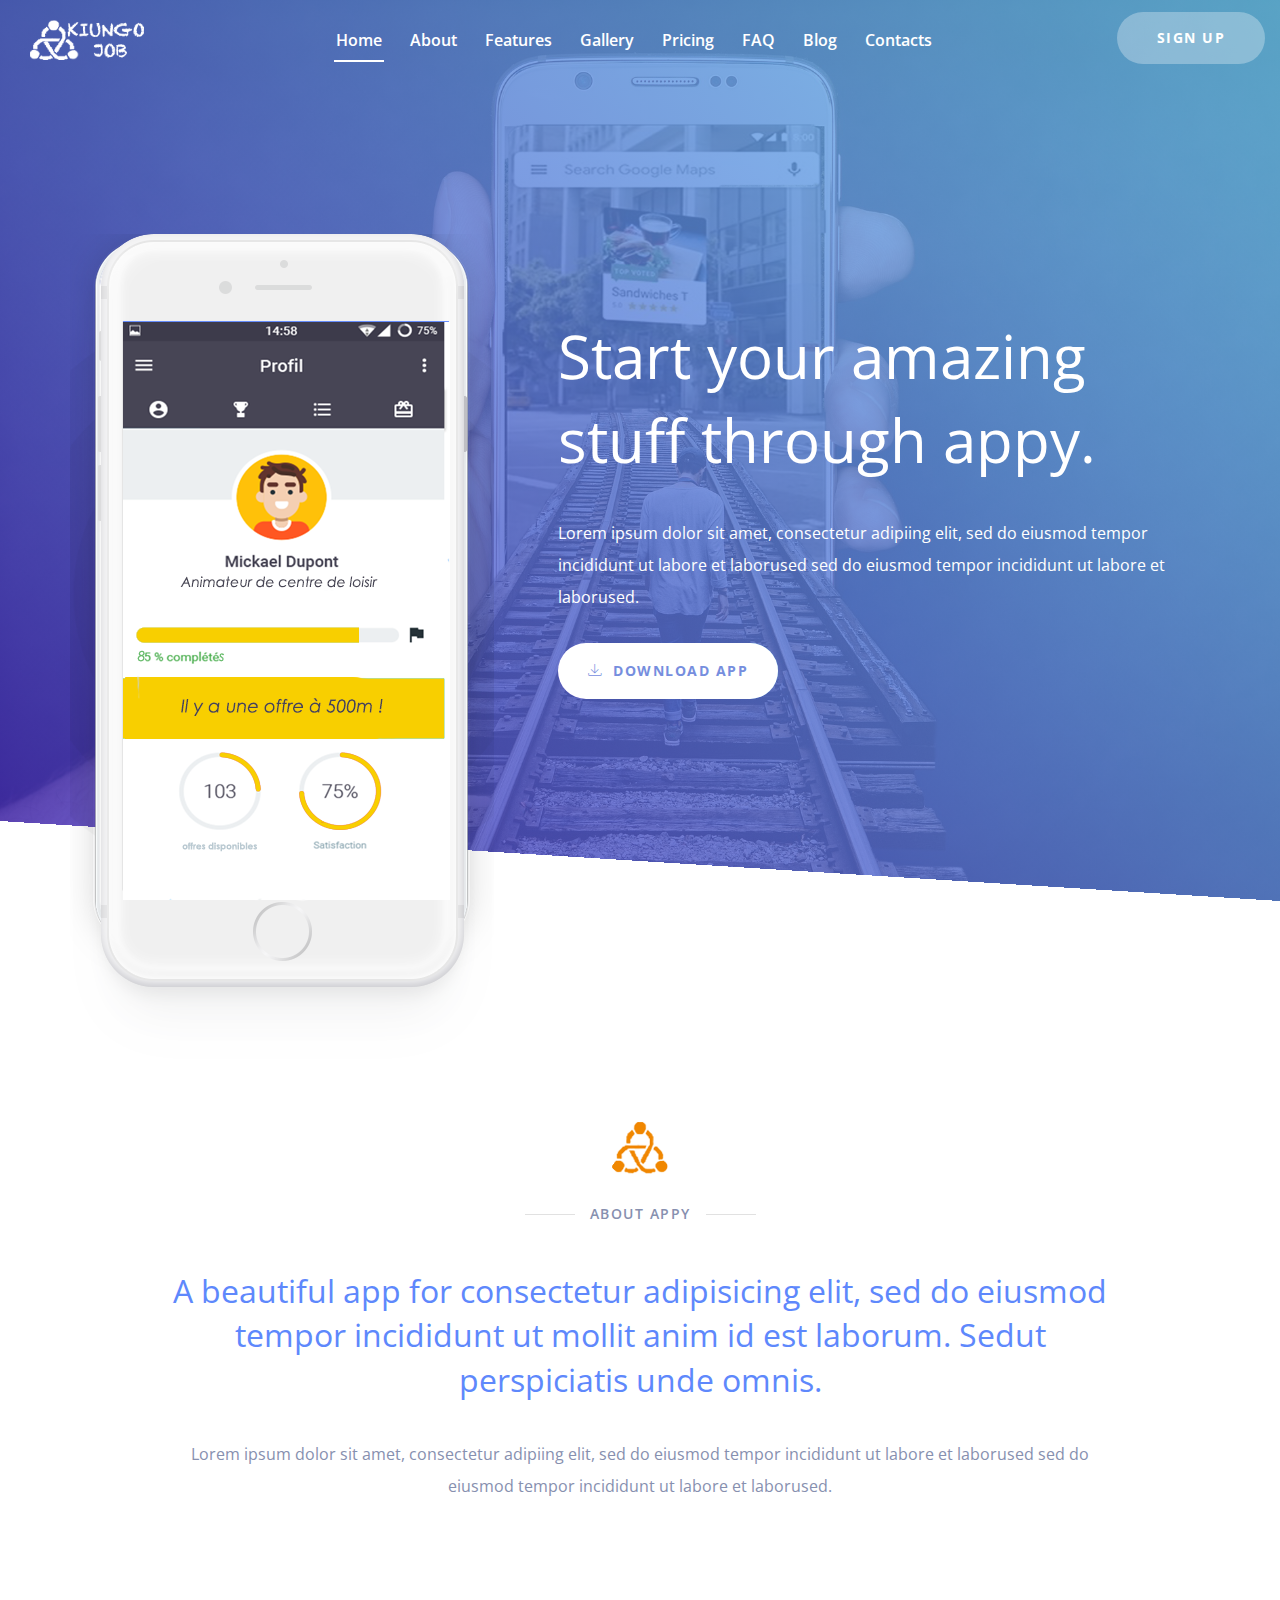
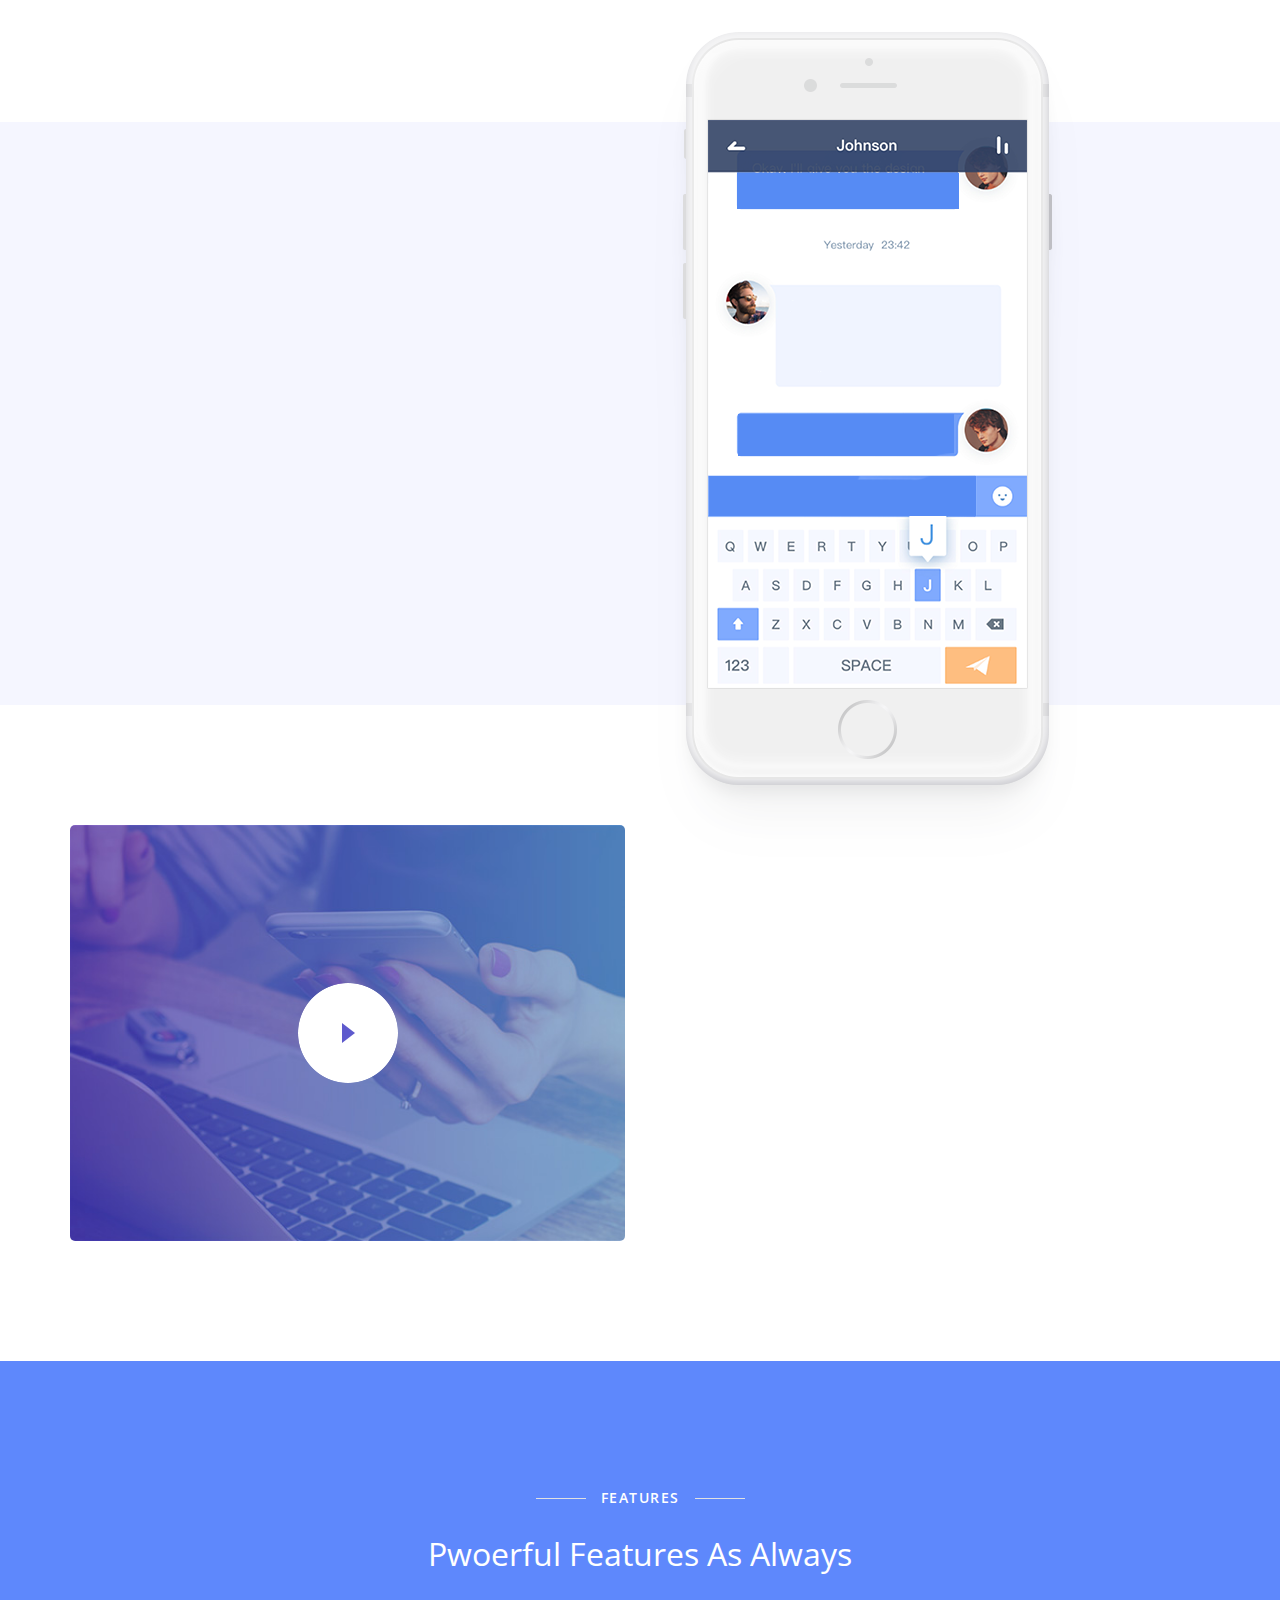
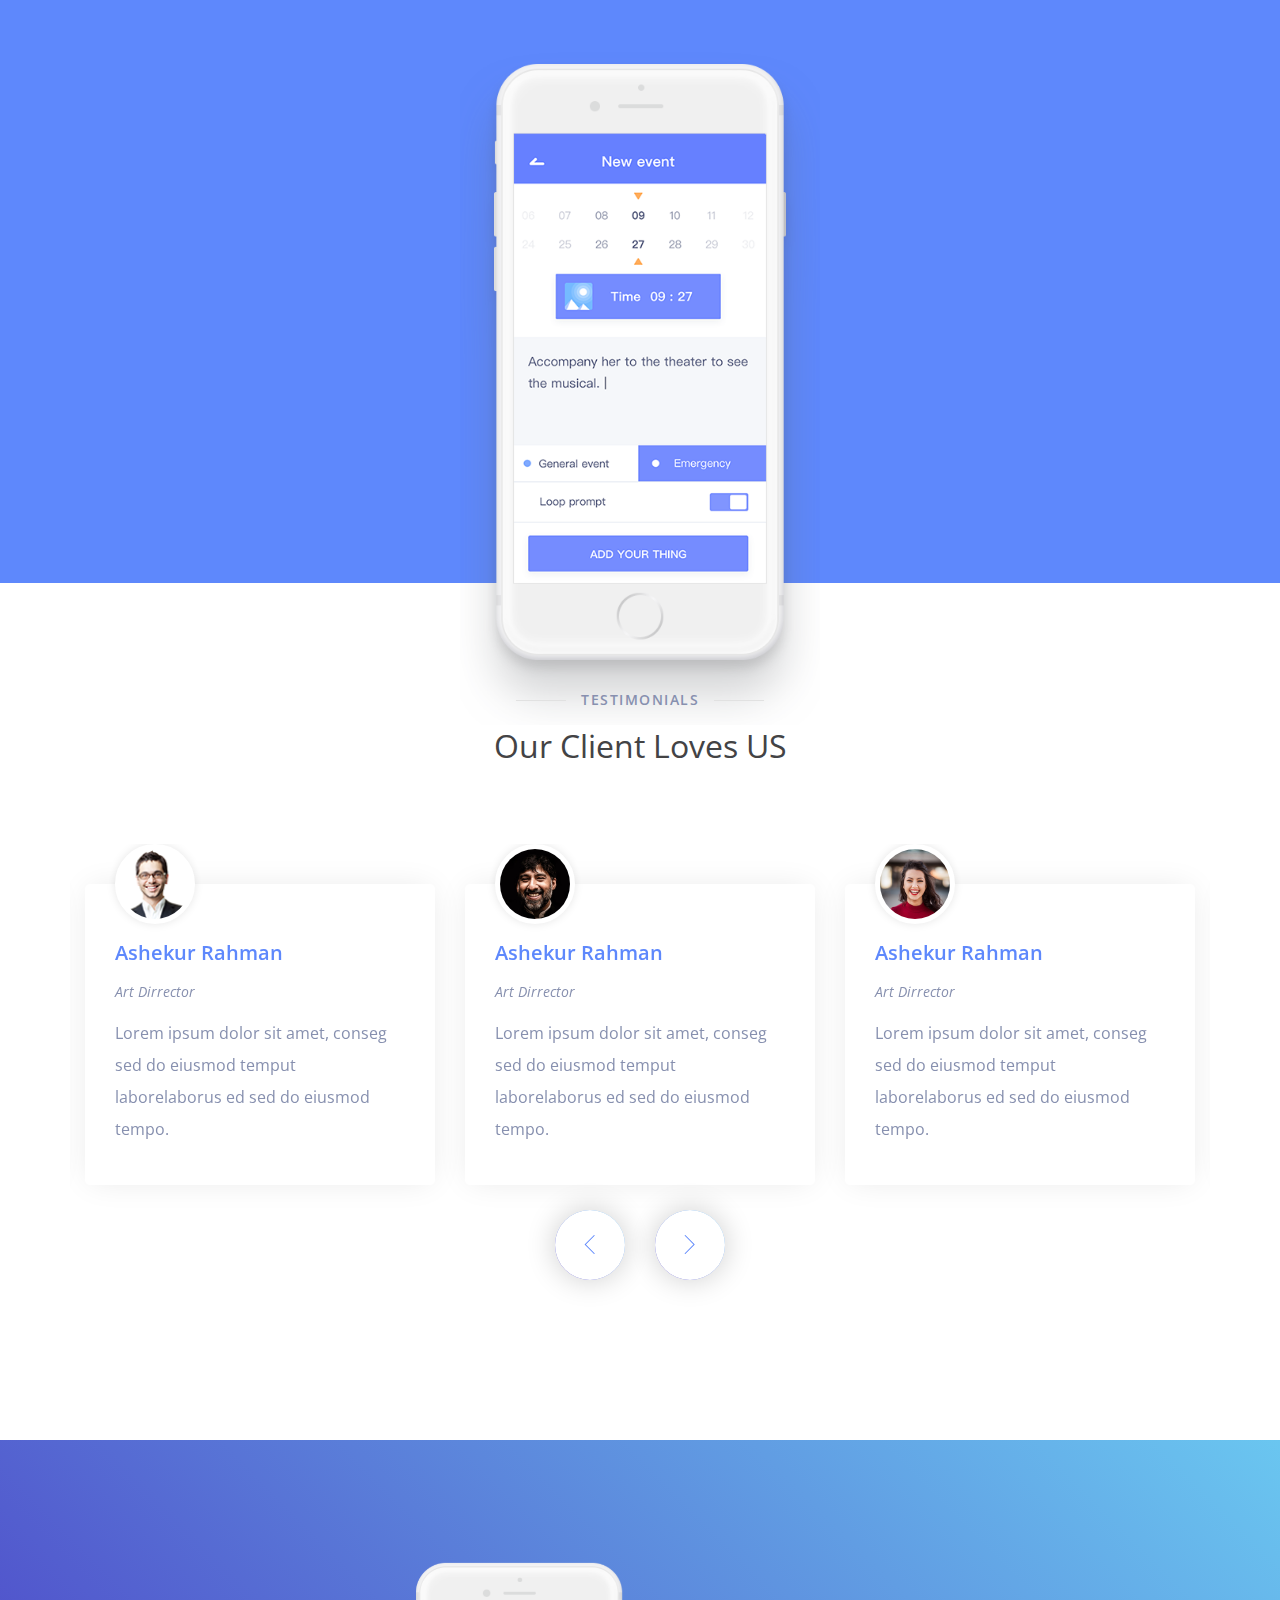
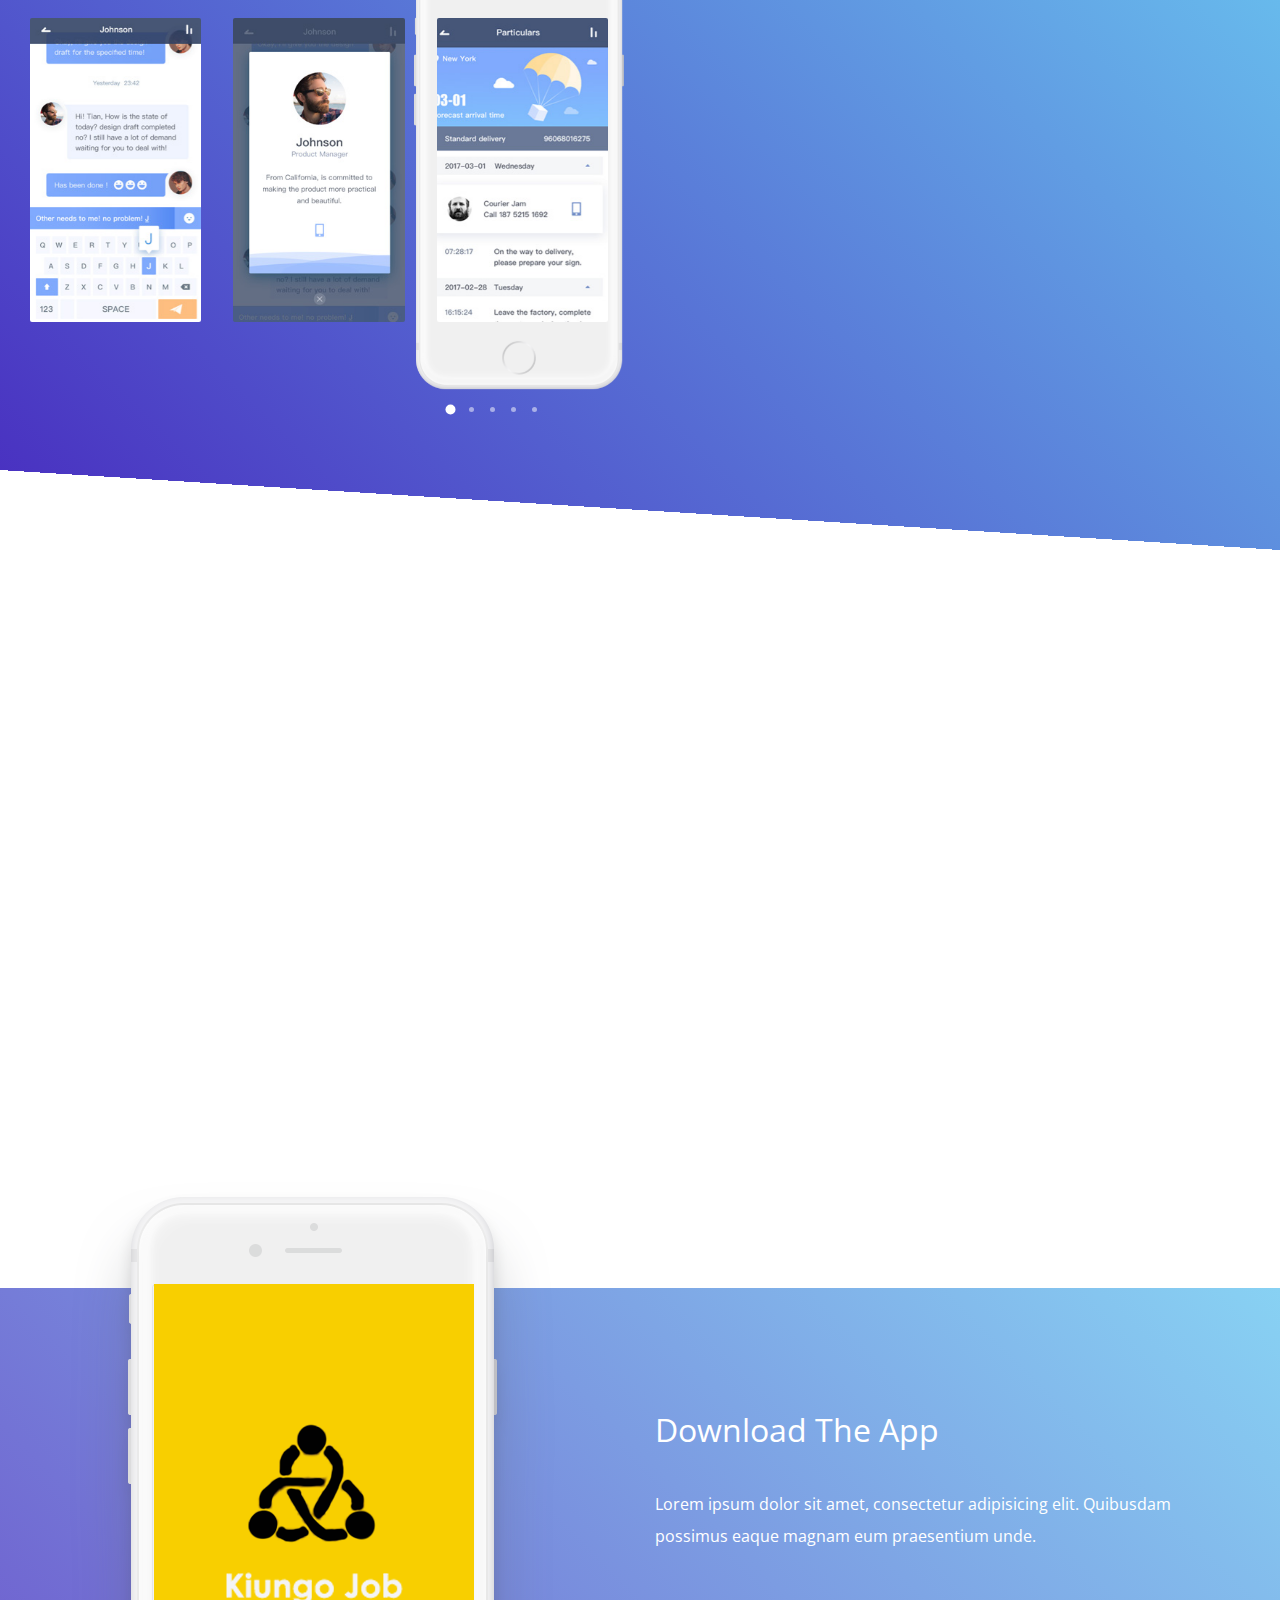
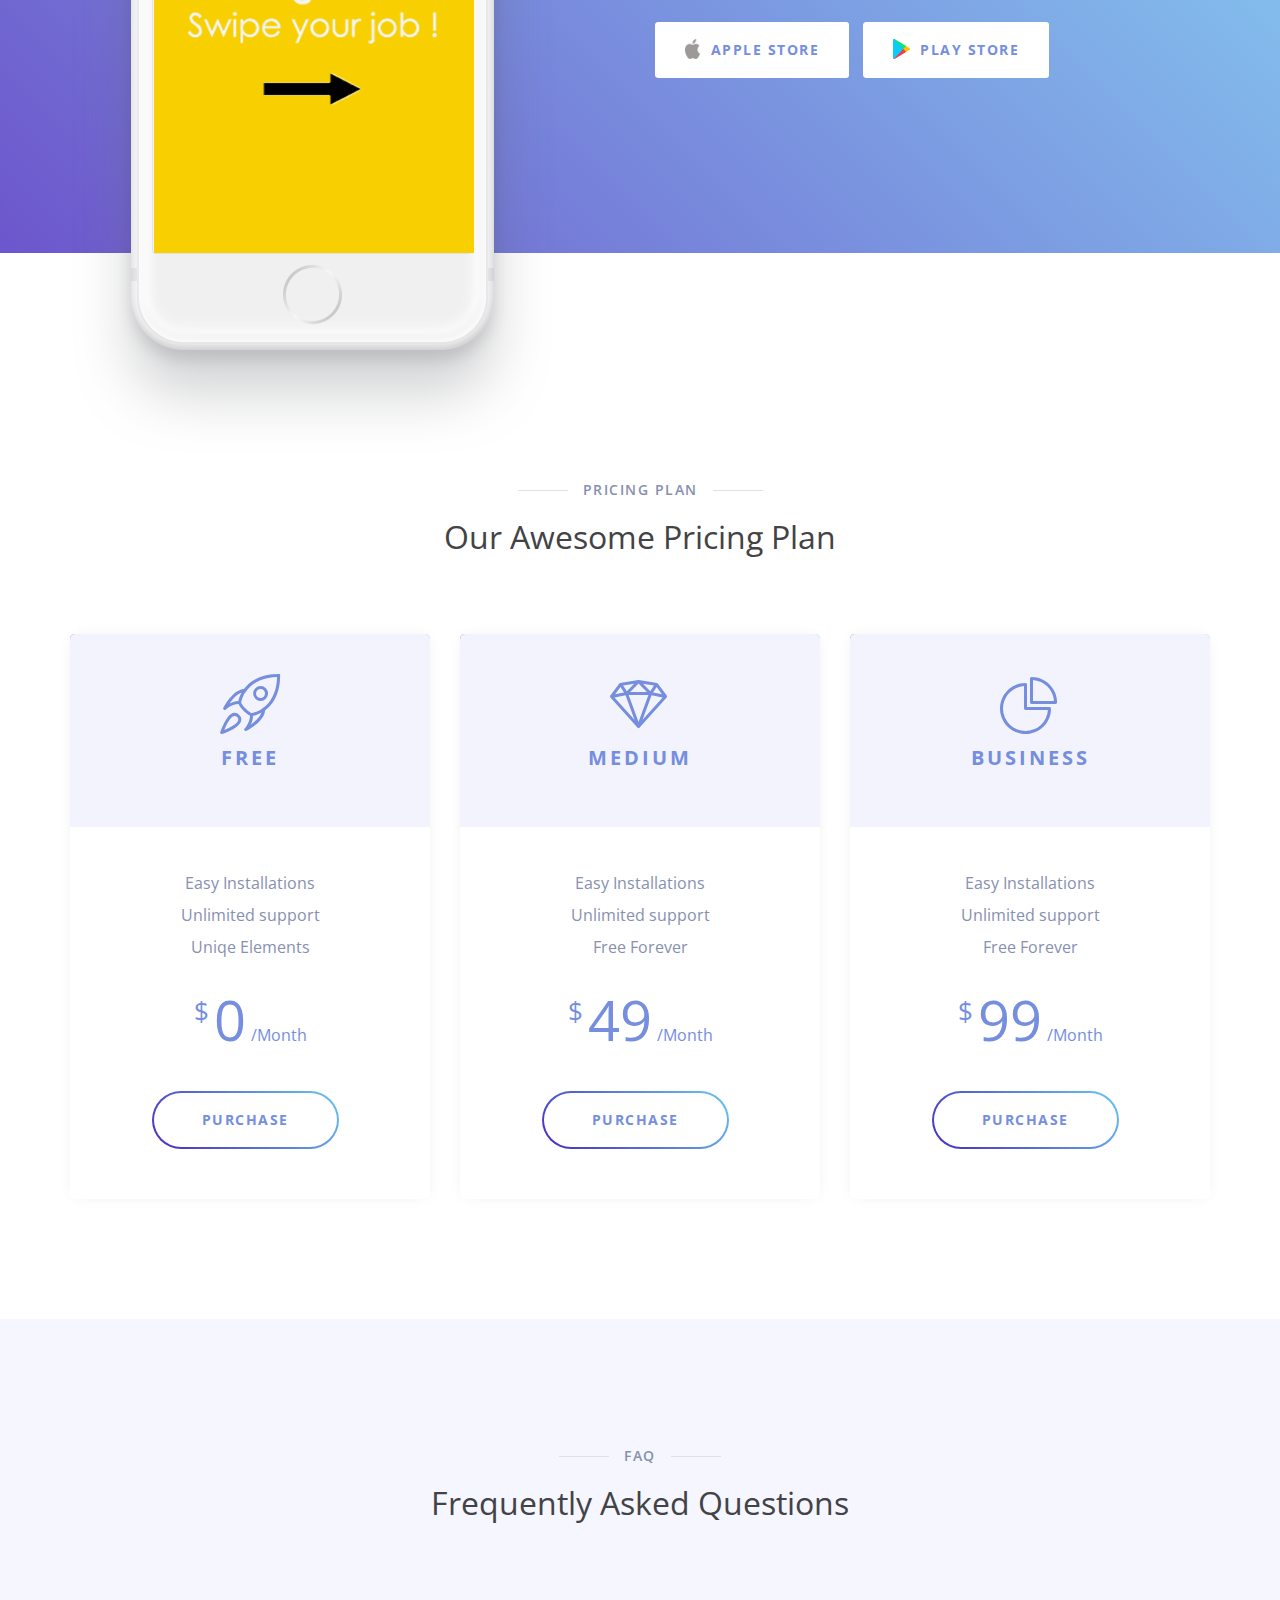
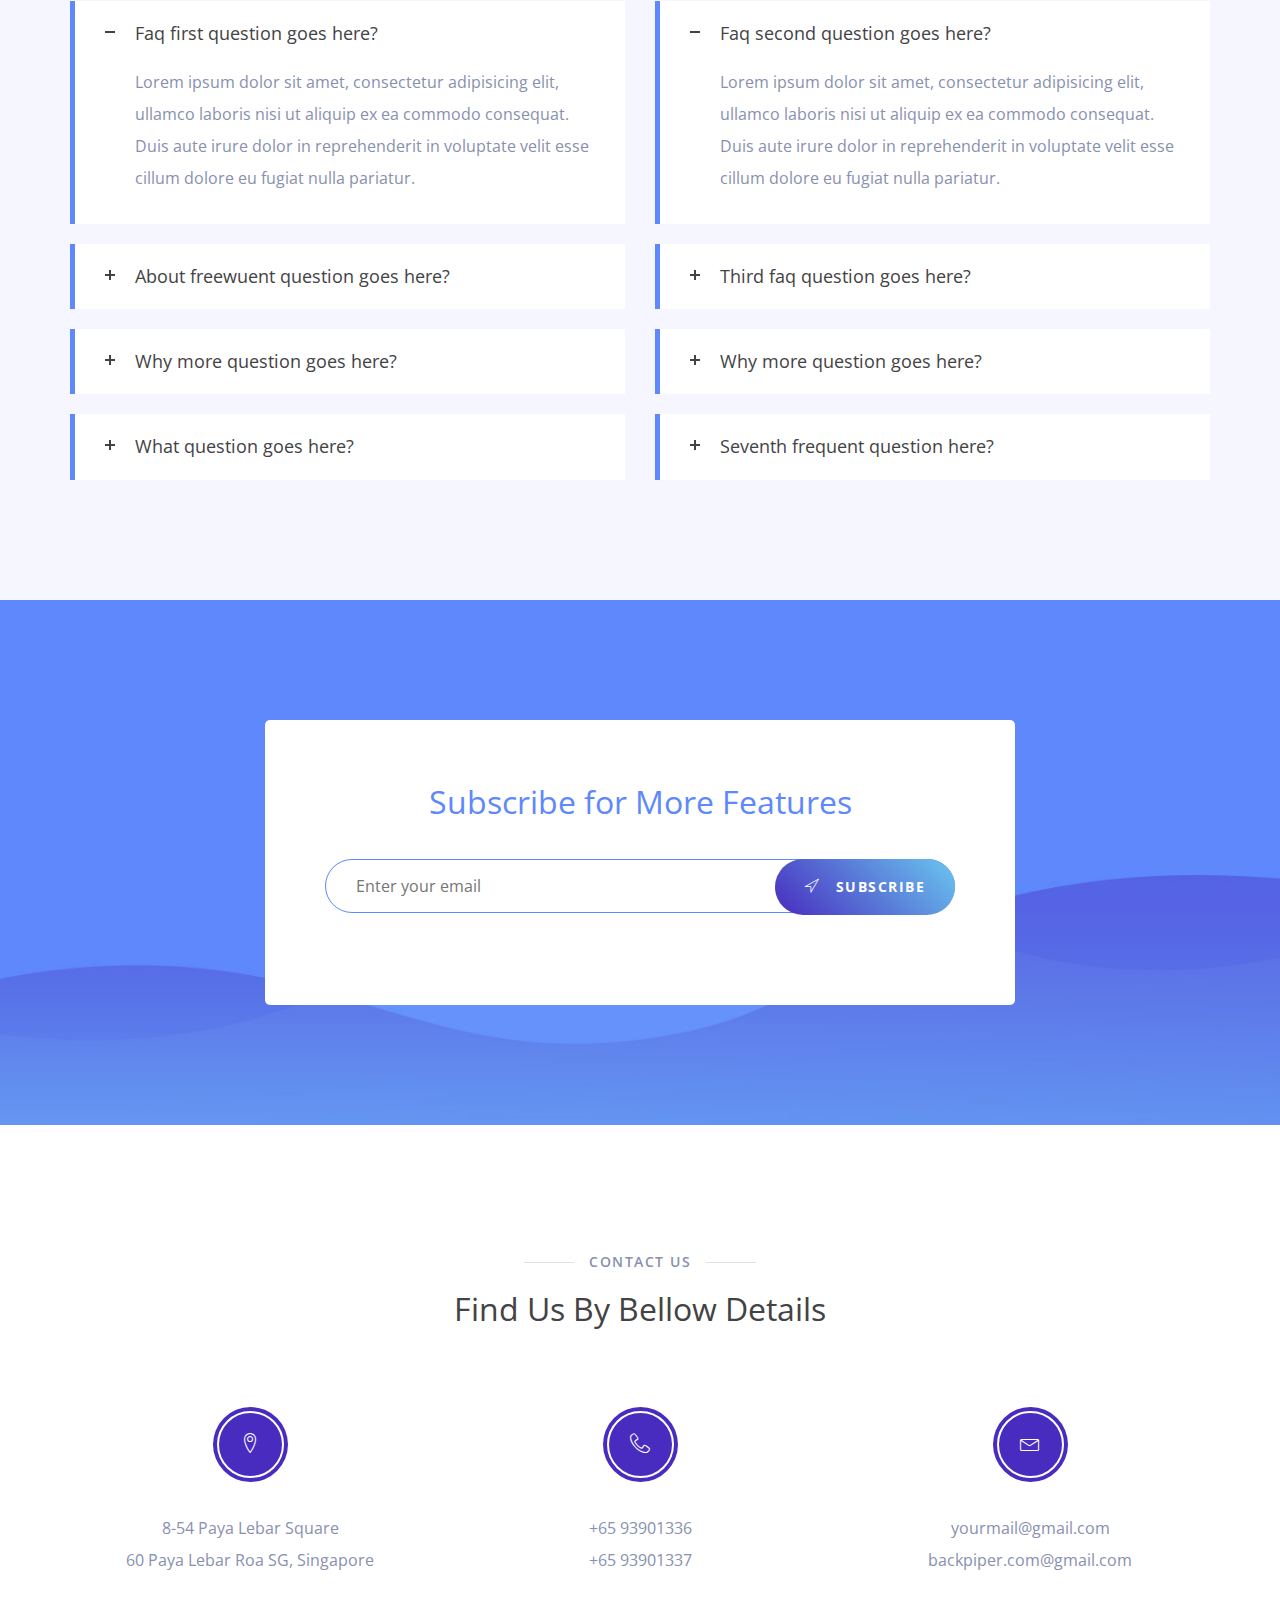
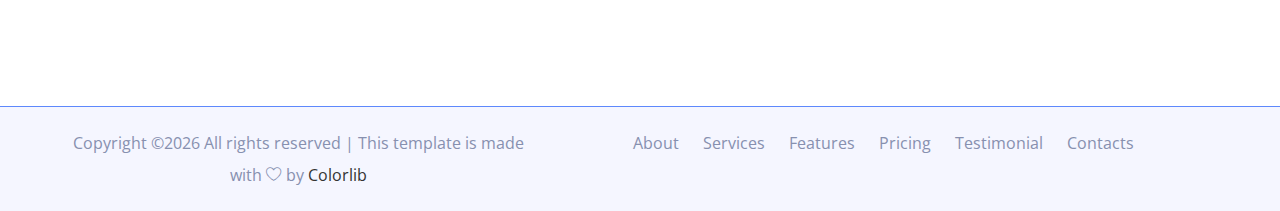
==== index2.html @ 3452946d "Initial commit" ====
<!doctype html>
<html class="no-js" lang="zxx">

<head>
    <meta charset="utf-8">
    <meta name="author" content="Sumon Rahman">
    <meta name="description" content="">
    <meta name="keywords" content="HTML,CSS,XML,JavaScript">
    <meta http-equiv="x-ua-compatible" content="ie=edge">
    <meta name="viewport" content="width=device-width, initial-scale=1.0">
    <!-- Title -->
    <title>Appy App Landing Template.</title>
    <!-- Place favicon.ico in the root directory -->
    <link rel="apple-touch-icon" href="images/apple-touch-icon.png">
    <link rel="shortcut icon" type="image/ico" href="images/favicon.ico" />
    <!-- Plugin-CSS -->
    <link rel="stylesheet" href="css/bootstrap.min.css">
    <link rel="stylesheet" href="css/owl.carousel.min.css">
    <link rel="stylesheet" href="css/linearicons.css">
    <link rel="stylesheet" href="css/magnific-popup.css">
    <link rel="stylesheet" href="css/animate.css">
    <!-- Main-Stylesheets -->
    <link rel="stylesheet" href="css/normalize.css">
    <link rel="stylesheet" href="style.css">
    <link rel="stylesheet" href="css/responsive.css">
    <script src="js/vendor/modernizr-2.8.3.min.js"></script>
    <!--[if lt IE 9]>
        <script src="//oss.maxcdn.com/html5shiv/3.7.2/html5shiv.min.js"></script>
        <script src="//oss.maxcdn.com/respond/1.4.2/respond.min.js"></script>
    <![endif]-->
</head>

<body data-spy="scroll" data-target=".mainmenu-area">
    <!-- Preloader-content -->
    <div class="preloader">
        <span><i class="lnr lnr-sun"></i></span>
    </div>
    <!-- MainMenu-Area -->
    <nav class="mainmenu-area" data-spy="affix" data-offset-top="200">
        <div class="container-fluid">
            <div class="navbar-header">
                <button type="button" class="navbar-toggle" data-toggle="collapse" data-target="#primary_menu">
                    <span class="icon-bar"></span>
                    <span class="icon-bar"></span>
                    <span class="icon-bar"></span>
                </button>
                <a class="navbar-brand" href="#"><img src="images/logo.png" alt="Logo"></a>
            </div>
            <div class="collapse navbar-collapse" id="primary_menu">
                <ul class="nav navbar-nav mainmenu">
                    <li class="active"><a href="#home_page">Home</a></li>
                    <li><a href="#about_page">About</a></li>
                    <li><a href="#features_page">Features</a></li>
                    <li><a href="#gallery_page">Gallery</a></li>
                    <li><a href="#price_page">Pricing</a></li>
                    <li><a href="#questions_page">FAQ</a></li>
                    <li><a href="blog.html">Blog</a></li>
                    <li><a href="#contact_page">Contacts</a></li>
                </ul>
                <div class="right-button hidden-xs">
                    <a href="#">Sign Up</a>
                </div>
            </div>
        </div>
    </nav>
    <!-- MainMenu-Area-End -->
    <!-- Home-Area -->
    <header class="home-area overlay angle" id="home_page">
        <div class="container">
            <div class="row">
                <div class="col-xs-12 hidden-sm col-md-5">
                    <figure class="mobile-image wow fadeInUp" data-wow-delay="0.2s">
                        <img src="images/header-mobile.png" alt="">
                    </figure>
                </div>
                <div class="col-xs-12 col-md-7">
                    <div class="space-80 hidden-xs"></div>
                    <h1 class="wow fadeInUp" data-wow-delay="0.4s">Start your amazing stuff through appy.</h1>
                    <div class="space-20"></div>
                    <div class="desc wow fadeInUp" data-wow-delay="0.6s">
                        <p>Lorem ipsum dolor sit amet, consectetur adipiing elit, sed do eiusmod tempor incididunt ut labore et laborused sed do eiusmod tempor incididunt ut labore et laborused.</p>
                    </div>
                    <div class="space-20"></div>
                    <a href="#" class="bttn-white wow fadeInUp" data-wow-delay="0.8s"><i class="lnr lnr-download"></i>Download App</a>
                </div>
            </div>
        </div>
    </header>
    <!-- Home-Area-End -->
    <!-- About-Area -->
    <section class="section-padding" id="about_page">
        <div class="container">
            <div class="row">
                <div class="col-xs-12 col-md-10 col-md-offset-1">
                    <div class="page-title text-center">
                        <img src="images/about-logo.png" alt="About Logo">
                        <div class="space-20"></div>
                        <h5 class="title">About Appy</h5>
                        <div class="space-30"></div>
                        <h3 class="blue-color">A beautiful app for consectetur adipisicing elit, sed do eiusmod tempor incididunt ut mollit anim id est laborum. Sedut perspiciatis unde omnis. </h3>
                        <div class="space-20"></div>
                        <p>Lorem ipsum dolor sit amet, consectetur adipiing elit, sed do eiusmod tempor incididunt ut labore et laborused sed do eiusmod tempor incididunt ut labore et laborused.</p>
                    </div>
                </div>
            </div>
        </div>
    </section>
    <!-- About-Area-End -->
    <!-- Progress-Area -->
    <section class="progress-area gray-bg" id="progress_page">
        <div class="container">
            <div class="row">
                <div class="col-xs-12 col-md-6">
                    <div class="page-title section-padding">
                        <h5 class="title wow fadeInUp" data-wow-delay="0.2s">Our Progress</h5>
                        <div class="space-10"></div>
                        <h3 class="dark-color wow fadeInUp" data-wow-delay="0.4s">Grat Application Ever</h3>
                        <div class="space-20"></div>
                        <div class="desc wow fadeInUp" data-wow-delay="0.6s">
                            <p>Lorem ipsum dolor sit amet, consectetur adipiing elit, sed do eiusmod tempor incididunt ut labore et laborused sed do eiusmod tempor incididunt ut labore et laborused.</p>
                        </div>
                        <div class="space-50"></div>
                        <a href="#" class="bttn-default wow fadeInUp" data-wow-delay="0.8s">Learn More</a>
                    </div>
                </div>
                <div class="col-xs-12 col-md-6">
                    <figure class="mobile-image">
                        <img src="images/progress-phone.png" alt="">
                    </figure>
                </div>
            </div>
        </div>
    </section>
    <!-- Progress-Area-End -->
    <!-- Video-Area -->
    <section class="video-area section-padding">
        <div class="container">
            <div class="row">
                <div class="col-xs-12 col-md-6">
                    <div class="video-photo">
                        <img src="images/video-image.jpg" alt="">
                        <a href="https://www.youtube.com/watch?v=ScrDhTsX0EQ" class="popup video-button">
                            <img src="images/play-button.png" alt="">
                        </a>
                    </div>
                </div>
                <div class="col-xs-12 col-md-5 col-md-offset-1">
                    <div class="space-60 hidden visible-xs"></div>
                    <div class="page-title">
                        <h5 class="title wow fadeInUp" data-wow-delay="0.2s">VIDEO FEATURES</h5>
                        <div class="space-10"></div>
                        <h3 class="dark-color wow fadeInUp" data-wow-delay="0.4s">Grat Application Ever</h3>
                        <div class="space-20"></div>
                        <div class="desc wow fadeInUp" data-wow-delay="0.6s">
                            <p>Lorem ipsum dolor sit amet, consectetur adipiing elit, sed do eiusmod tempor incididunt ut labore et laborused sed do eiusmod tempor incididunt ut labore et laborused.</p>
                        </div>
                        <div class="space-50"></div>
                        <a href="#" class="bttn-default wow fadeInUp" data-wow-delay="0.8s">Learn More</a>
                    </div>
                </div>
            </div>
        </div>
    </section>
    <!-- Video-Area-End -->
    <!-- Feature-Area -->
    <section class="feature-area section-padding-top" id="features_page">
        <div class="container">
            <div class="row">
                <div class="col-xs-12 col-sm-8 col-sm-offset-2">
                    <div class="page-title text-center">
                        <h5 class="title">Features</h5>
                        <div class="space-10"></div>
                        <h3>Pwoerful Features As Always</h3>
                        <div class="space-60"></div>
                    </div>
                </div>
            </div>
            <div class="row">
                <div class="col-xs-12 col-sm-6 col-md-4">
                    <div class="service-box wow fadeInUp" data-wow-delay="0.2s">
                        <div class="box-icon">
                            <i class="lnr lnr-rocket"></i>
                        </div>
                        <h4>Fast &amp; Powerful</h4>
                        <p>Lorem ipsum dolor sit amet, consectetur adipisicing elit.</p>
                    </div>
                    <div class="space-60"></div>
                    <div class="service-box wow fadeInUp" data-wow-delay="0.4s">
                        <div class="box-icon">
                            <i class="lnr lnr-paperclip"></i>
                        </div>
                        <h4>Easily Editable</h4>
                        <p>Lorem ipsum dolor sit amet, consectetur adipisicing elit.</p>
                    </div>
                    <div class="space-60"></div>
                    <div class="service-box wow fadeInUp" data-wow-delay="0.6s">
                        <div class="box-icon">
                            <i class="lnr lnr-cloud-download"></i>
                        </div>
                        <h4>Cloud Storage</h4>
                        <p>Lorem ipsum dolor sit amet, consectetur adipisicing elit.</p>
                    </div>
                    <div class="space-60"></div>
                </div>
                <div class="hidden-xs hidden-sm col-md-4">
                    <figure class="mobile-image">
                        <img src="images/feature-image.png" alt="Feature Photo">
                    </figure>
                </div>
                <div class="col-xs-12 col-sm-6 col-md-4">
                    <div class="service-box wow fadeInUp" data-wow-delay="0.2s">
                        <div class="box-icon">
                            <i class="lnr lnr-clock"></i>
                        </div>
                        <h4>Easy Notifications</h4>
                        <p>Lorem ipsum dolor sit amet, consectetur adipisicing elit.</p>
                    </div>
                    <div class="space-60"></div>
                    <div class="service-box wow fadeInUp" data-wow-delay="0.4s">
                        <div class="box-icon">
                            <i class="lnr lnr-laptop-phone"></i>
                        </div>
                        <h4>Fully Responsive</h4>
                        <p>Lorem ipsum dolor sit amet, consectetur adipisicing elit.</p>
                    </div>
                    <div class="space-60"></div>
                    <div class="service-box wow fadeInUp" data-wow-delay="0.6s">
                        <div class="box-icon">
                            <i class="lnr lnr-cog"></i>
                        </div>
                        <h4>Editable Layout</h4>
                        <p>Lorem ipsum dolor sit amet, consectetur adipisicing elit.</p>
                    </div>
                    <div class="space-60"></div>
                </div>
            </div>
        </div>
    </section>
    <!-- Feature-Area-End -->
    <!-- Testimonial-Area -->
    <section class="testimonial-area" id="testimonial_page">
        <div class="container">
            <div class="row">
                <div class="col-xs-12">
                    <div class="page-title text-center">
                        <h5 class="title">Testimonials</h5>
                        <h3 class="dark-color">Our Client Loves US</h3>
                        <div class="space-60"></div>
                    </div>
                </div>
            </div>
            <div class="row">
                <div class="col-xs-12">
                    <div class="team-slide">
                        <div class="team-box">
                            <div class="team-image">
                                <img src="images/team-1.png" alt="">
                            </div>
                            <h4>Ashekur Rahman</h4>
                            <h6 class="position">Art Dirrector</h6>
                            <p>Lorem ipsum dolor sit amet, conseg sed do eiusmod temput laborelaborus ed sed do eiusmod tempo.</p>
                        </div>
                        <div class="team-box">
                            <div class="team-image">
                                <img src="images/team-2.jpg" alt="">
                            </div>
                            <h4>Ashekur Rahman</h4>
                            <h6 class="position">Art Dirrector</h6>
                            <p>Lorem ipsum dolor sit amet, conseg sed do eiusmod temput laborelaborus ed sed do eiusmod tempo.</p>
                        </div>
                        <div class="team-box">
                            <div class="team-image">
                                <img src="images/team-3.jpg" alt="">
                            </div>
                            <h4>Ashekur Rahman</h4>
                            <h6 class="position">Art Dirrector</h6>
                            <p>Lorem ipsum dolor sit amet, conseg sed do eiusmod temput laborelaborus ed sed do eiusmod tempo.</p>
                        </div>
                        <div class="team-box">
                            <div class="team-image">
                                <img src="images/team-1.png" alt="">
                            </div>
                            <h4>Ashekur Rahman</h4>
                            <h6 class="position">Art Dirrector</h6>
                            <p>Lorem ipsum dolor sit amet, conseg sed do eiusmod temput laborelaborus ed sed do eiusmod tempo.</p>
                        </div>
                        <div class="team-box">
                            <div class="team-image">
                                <img src="images/team-2.jpg" alt="">
                            </div>
                            <h4>Ashekur Rahman</h4>
                            <h6 class="position">Art Dirrector</h6>
                            <p>Lorem ipsum dolor sit amet, conseg sed do eiusmod temput laborelaborus ed sed do eiusmod tempo.</p>
                        </div>
                        <div class="team-box">
                            <div class="team-image">
                                <img src="images/team-3.jpg" alt="">
                            </div>
                            <h4>Ashekur Rahman</h4>
                            <h6 class="position">Art Dirrector</h6>
                            <p>Lorem ipsum dolor sit amet, conseg sed do eiusmod temput laborelaborus ed sed do eiusmod tempo.</p>
                        </div>
                    </div>
                </div>
            </div>
        </div>
    </section>
    <!-- Testimonial-Area-End -->
    <!-- Gallery-Area -->
    <section class="gallery-area section-padding angle" id="gallery_page">
        <div class="container-fluid">
            <div class="row">
                <div class="col-xs-12 col-sm-6 gallery-slider">
                    <div class="gallery-slide">
                        <div class="item"><img src="images/gallery-1.jpg" alt=""></div>
                        <div class="item"><img src="images/gallery-2.jpg" alt=""></div>
                        <div class="item"><img src="images/gallery-3.jpg" alt=""></div>
                        <div class="item"><img src="images/gallery-4.jpg" alt=""></div>
                        <div class="item"><img src="images/gallery-1.jpg" alt=""></div>
                        <div class="item"><img src="images/gallery-2.jpg" alt=""></div>
                        <div class="item"><img src="images/gallery-3.jpg" alt=""></div>
                        <div class="item"><img src="images/gallery-1.jpg" alt=""></div>
                        <div class="item"><img src="images/gallery-2.jpg" alt=""></div>
                        <div class="item"><img src="images/gallery-3.jpg" alt=""></div>
                        <div class="item"><img src="images/gallery-4.jpg" alt=""></div>
                        <div class="item"><img src="images/gallery-1.jpg" alt=""></div>
                        <div class="item"><img src="images/gallery-2.jpg" alt=""></div>
                        <div class="item"><img src="images/gallery-3.jpg" alt=""></div>
                    </div>
                </div>
                <div class="col-xs-12 col-sm-5 col-lg-3">
                    <div class="page-title">
                        <h5 class="white-color title wow fadeInUp" data-wow-delay="0.2s">Screenshots</h5>
                        <div class="space-10"></div>
                        <h3 class="white-color wow fadeInUp" data-wow-delay="0.4s">Screenshot 01</h3>
                    </div>
                    <div class="space-20"></div>
                    <div class="desc wow fadeInUp" data-wow-delay="0.6s">
                        <p>Lorem ipsum dolor sit amet, consectetur adipiing elit, sed do eiusmod tempor incididunt ut labore et laborused sed do eiusmod tempor incididunt ut labore et laborused.</p>
                    </div>
                    <div class="space-50"></div>
                    <a href="#" class="bttn-default wow fadeInUp" data-wow-delay="0.8s">Learn More</a>
                </div>
            </div>
        </div>
    </section>
    <!-- Gallery-Area-End -->
    <!-- How-To-Use -->
    <section class="section-padding">
        <div class="container">
            <div class="row">
                <div class="col-xs-12 col-sm-6">
                    <div class="page-title">
                        <h5 class="title wow fadeInUp" data-wow-delay="0.2s">Our features</h5>
                        <div class="space-10"></div>
                        <h3 class="dark-color wow fadeInUp" data-wow-delay="0.4s">Aour Approach of Design is Prety Simple and Clear</h3>
                    </div>
                    <div class="space-20"></div>
                    <div class="desc wow fadeInUp" data-wow-delay="0.6s">
                        <p>Lorem ipsum dolor sit amet, consectetur adipiing elit, sed do eiusmod tempor incididunt ut labore et laborused sed do eiusmod tempor incididunt ut labore et laborused.</p>
                    </div>
                    <div class="space-50"></div>
                    <a href="#" class="bttn-default wow fadeInUp" data-wow-delay="0.8s">Learn More</a>
                </div>
                <div class="col-xs-12 col-sm-6 col-md-5 col-md-offset-1">
                    <div class="space-60 hidden visible-xs"></div>
                    <div class="service-box wow fadeInUp" data-wow-delay="0.2s">
                        <div class="box-icon">
                            <i class="lnr lnr-clock"></i>
                        </div>
                        <h4>Easy Notifications</h4>
                        <p>Lorem ipsum dolor sit amet, consectetur adipisicing elit, sed do eiusmod tempor.</p>
                    </div>
                    <div class="space-50"></div>
                    <div class="service-box wow fadeInUp" data-wow-delay="0.2s">
                        <div class="box-icon">
                            <i class="lnr lnr-laptop-phone"></i>
                        </div>
                        <h4>Fully Responsive</h4>
                        <p>Lorem ipsum dolor sit amet, consectetur adipisicing elit, sed do eiusmod tempor.</p>
                    </div>
                    <div class="space-50"></div>
                    <div class="service-box wow fadeInUp" data-wow-delay="0.2s">
                        <div class="box-icon">
                            <i class="lnr lnr-cog"></i>
                        </div>
                        <h4>Editable Layout</h4>
                        <p>Lorem ipsum dolor sit amet, consectetur adipisicing elit, sed do eiusmod tempor.</p>
                    </div>
                </div>
            </div>
        </div>
    </section>
    <!-- How-To-Use-End -->
    <!-- Download-Area -->
    <div class="download-area overlay">
        <div class="container">
            <div class="row">
                <div class="col-xs-12 col-sm-6 hidden-sm">
                    <figure class="mobile-image">
                        <img src="images/download-image.png" alt="">
                    </figure>
                </div>
                <div class="col-xs-12 col-md-6 section-padding">
                    <h3 class="white-color">Download The App</h3>
                    <div class="space-20"></div>
                    <p>Lorem ipsum dolor sit amet, consectetur adipisicing elit. Quibusdam possimus eaque magnam eum praesentium unde.</p>
                    <div class="space-60"></div>
                    <a href="#" class="bttn-white sq"><img src="images/apple-icon.png" alt="apple icon"> Apple Store</a>
                    <a href="#" class="bttn-white sq"><img src="images/play-store-icon.png" alt="Play Store Icon"> Play Store</a>
                </div>
            </div>
        </div>
    </div>
    <!-- Download-Area-End -->
    <!--Price-Area -->
    <section class="section-padding price-area" id="price_page">
        <div class="container">
            <div class="row">
                <div class="col-xs-12">
                    <div class="page-title text-center">
                        <h5 class="title">Pricing Plan</h5>
                        <h3 class="dark-color">Our Awesome Pricing Plan</h3>
                        <div class="space-60"></div>
                    </div>
                </div>
            </div>
            <div class="row">
                <div class="col-xs-12 col-sm-4">
                    <div class="price-box">
                        <div class="price-header">
                            <div class="price-icon">
                                <span class="lnr lnr-rocket"></span>
                            </div>
                            <h4 class="upper">Free</h4>
                        </div>
                        <div class="price-body">
                            <ul>
                                <li>Easy Installations</li>
                                <li>Unlimited support</li>
                                <li>Uniqe Elements</li>
                            </ul>
                        </div>
                        <div class="price-rate">
                            <sup>&#36;</sup> <span class="rate">0</span> <small>/Month</small>
                        </div>
                        <div class="price-footer">
                            <a href="#" class="bttn-white">Purchase</a>
                        </div>
                    </div>
                    <div class="space-30 hidden visible-xs"></div>
                </div>
                <div class="col-xs-12 col-sm-4">
                    <div class="price-box">
                        <div class="price-header">
                            <div class="price-icon">
                                <span class="lnr lnr-diamond"></span>
                            </div>
                            <h4 class="upper">Medium</h4>
                        </div>
                        <div class="price-body">
                            <ul>
                                <li>Easy Installations</li>
                                <li>Unlimited support</li>
                                <li>Free Forever</li>
                            </ul>
                        </div>
                        <div class="price-rate">
                            <sup>&#36;</sup> <span class="rate">49</span> <small>/Month</small>
                        </div>
                        <div class="price-footer">
                            <a href="#" class="bttn-white">Purchase</a>
                        </div>
                    </div>
                    <div class="space-30 hidden visible-xs"></div>
                </div>
                <div class="col-xs-12 col-sm-4">
                    <div class="price-box">
                        <div class="price-header">
                            <div class="price-icon">
                                <span class="lnr lnr-pie-chart"></span>
                            </div>
                            <h4 class="upper">Business</h4>
                        </div>
                        <div class="price-body">
                            <ul>
                                <li>Easy Installations</li>
                                <li>Unlimited support</li>
                                <li>Free Forever</li>
                            </ul>
                        </div>
                        <div class="price-rate">
                            <sup>&#36;</sup> <span class="rate">99</span> <small>/Month</small>
                        </div>
                        <div class="price-footer">
                            <a href="#" class="bttn-white">Purchase</a>
                        </div>
                    </div>
                </div>
            </div>
        </div>
    </section>
    <!--Price-Area-End -->
    <!--Questions-Area -->
    <section id="questions_page" class="questions-area section-padding">
        <div class="container">
            <div class="row">
                <div class="col-xs-12">
                    <div class="page-title text-center">
                        <h5 class="title">FAQ</h5>
                        <h3 class="dark-color">Frequently Asked Questions</h3>
                        <div class="space-60"></div>
                    </div>
                </div>
            </div>
            <div class="row">
                <div class="col-xs-12 col-sm-6">
                    <div class="toggole-boxs">
                        <h3>Faq first question goes here? </h3>
                        <div>
                            <p>Lorem ipsum dolor sit amet, consectetur adipisicing elit, ullamco laboris nisi ut aliquip ex ea commodo consequat. Duis aute irure dolor in reprehenderit in voluptate velit esse cillum dolore eu fugiat nulla pariatur.</p>
                        </div>
                        <h3>About freewuent question goes here? </h3>
                        <div>
                            <p>Lorem ipsum dolor sit amet, consectetur adipisicing elit, ullamco laboris nisi ut aliquip ex ea commodo consequat. Duis aute irure dolor in reprehenderit in voluptate velit esse cillum dolore eu fugiat nulla pariatur.</p>
                        </div>
                        <h3>Why more question goes here? </h3>
                        <div>
                            <p>Lorem ipsum dolor sit amet, consectetur adipisicing elit, ullamco laboris nisi ut aliquip ex ea commodo consequat. Duis aute irure dolor in reprehenderit in voluptate velit esse cillum dolore eu fugiat nulla pariatur.</p>
                        </div>
                        <h3>What question goes here? </h3>
                        <div>
                            <p>Lorem ipsum dolor sit amet, consectetur adipisicing elit, ullamco laboris nisi ut aliquip ex ea commodo consequat. Duis aute irure dolor in reprehenderit in voluptate velit esse cillum dolore eu fugiat nulla pariatur.</p>
                        </div>
                    </div>
                </div>
                <div class="col-xs-12 col-sm-6">
                    <div class="space-20 hidden visible-xs"></div>
                    <div class="toggole-boxs">
                        <h3>Faq second question goes here? </h3>
                        <div>
                            <p>Lorem ipsum dolor sit amet, consectetur adipisicing elit, ullamco laboris nisi ut aliquip ex ea commodo consequat. Duis aute irure dolor in reprehenderit in voluptate velit esse cillum dolore eu fugiat nulla pariatur.</p>
                        </div>
                        <h3>Third faq question goes here? </h3>
                        <div>
                            <p>Lorem ipsum dolor sit amet, consectetur adipisicing elit, ullamco laboris nisi ut aliquip ex ea commodo consequat. Duis aute irure dolor in reprehenderit in voluptate velit esse cillum dolore eu fugiat nulla pariatur.</p>
                        </div>
                        <h3>Why more question goes here? </h3>
                        <div>
                            <p>Lorem ipsum dolor sit amet, consectetur adipisicing elit, ullamco laboris nisi ut aliquip ex ea commodo consequat. Duis aute irure dolor in reprehenderit in voluptate velit esse cillum dolore eu fugiat nulla pariatur.</p>
                        </div>
                        <h3>Seventh frequent question here? </h3>
                        <div>
                            <p>Lorem ipsum dolor sit amet, consectetur adipisicing elit, ullamco laboris nisi ut aliquip ex ea commodo consequat. Duis aute irure dolor in reprehenderit in voluptate velit esse cillum dolore eu fugiat nulla pariatur.</p>
                        </div>
                    </div>
                </div>
            </div>
        </div>
    </section>
    <!--Questions-Area-End -->
    <!-- Subscribe-Form -->
    <div class="subscribe-area section-padding">
        <div class="container">
            <div class="row">
                <div class="col-xs-12 col-sm-8 col-sm-offset-2">
                    <div class="subscribe-form text-center">
                        <h3 class="blue-color">Subscribe for More Features</h3>
                        <div class="space-20"></div>
                        <form id="mc-form">
                            <input type="email" class="control" placeholder="Enter your email" required="required" id="mc-email">
                            <button class="bttn-white active" type="submit"><span class="lnr lnr-location"></span> Subscribe</button>
                            <label class="mt10" for="mc-email"></label>
                        </form>
                    </div>
                </div>
            </div>
        </div>
    </div>
    <!-- Subscribe-Form-Area -->
    <!-- Footer-Area -->
    <footer class="footer-area" id="contact_page">
        <div class="section-padding">
            <div class="container">
                <div class="row">
                    <div class="col-xs-12">
                        <div class="page-title text-center">
                            <h5 class="title">Contact US</h5>
                            <h3 class="dark-color">Find Us By Bellow Details</h3>
                            <div class="space-60"></div>
                        </div>
                    </div>
                </div>
                <div class="row">
                    <div class="col-xs-12 col-sm-4">
                        <div class="footer-box">
                            <div class="box-icon">
                                <span class="lnr lnr-map-marker"></span>
                            </div>
                            <p>8-54 Paya Lebar Square <br /> 60 Paya Lebar Roa SG, Singapore</p>
                        </div>
                        <div class="space-30 hidden visible-xs"></div>
                    </div>
                    <div class="col-xs-12 col-sm-4">
                        <div class="footer-box">
                            <div class="box-icon">
                                <span class="lnr lnr-phone-handset"></span>
                            </div>
                            <p>+65 93901336 <br /> +65 93901337</p>
                        </div>
                        <div class="space-30 hidden visible-xs"></div>
                    </div>
                    <div class="col-xs-12 col-sm-4">
                        <div class="footer-box">
                            <div class="box-icon">
                                <span class="lnr lnr-envelope"></span>
                            </div>
                            <p>yourmail@gmail.com <br /> backpiper.com@gmail.com
                            </p>
                        </div>
                    </div>
                </div>
            </div>
        </div>
        <!-- Footer-Bootom -->
        <div class="footer-bottom">
            <div class="container">
                <div class="row">
                    <div class="col-xs-12 col-md-5">
                        <!-- Link back to Colorlib can't be removed. Template is licensed under CC BY 3.0. -->
            <span>Copyright &copy;<script>document.write(new Date().getFullYear());</script> All rights reserved | This template is made with <i class="lnr lnr-heart" aria-hidden="true"></i> by <a href="https://colorlib.com" target="_blank">Colorlib</a></span>
            <!-- Link back to Colorlib can't be removed. Template is licensed under CC BY 3.0. -->
                        <div class="space-30 hidden visible-xs"></div>
                    </div>
                    <div class="col-xs-12 col-md-7">
                        <div class="footer-menu">
                            <ul>
                                <li><a href="#">About</a></li>
                                <li><a href="#">Services</a></li>
                                <li><a href="#">Features</a></li>
                                <li><a href="#">Pricing</a></li>
                                <li><a href="#">Testimonial</a></li>
                                <li><a href="#">Contacts</a></li>
                            </ul>
                        </div>
                    </div>
                </div>
            </div>
        </div>
        <!-- Footer-Bootom-End -->
    </footer>
    <!-- Footer-Area-End -->
    <!--Vendor-JS-->
    <script src="js/vendor/jquery-1.12.4.min.js"></script>
    <script src="js/vendor/jquery-ui.js"></script>
    <script src="js/vendor/bootstrap.min.js"></script>
    <!--Plugin-JS-->
    <script src="js/owl.carousel.min.js"></script>
    <script src="js/contact-form.js"></script>
    <script src="js/ajaxchimp.js"></script>
    <script src="js/scrollUp.min.js"></script>
    <script src="js/magnific-popup.min.js"></script>
    <script src="js/wow.min.js"></script>
    <!--Main-active-JS-->
    <script src="js/main.js"></script>
</body>

</html>
---- css/linearicons.css ----
@font-face {
	font-family: 'Linearicons-Free';
	src:url('../fonts/Linearicons-Free.eot?w118d');
	src:url('../fonts/Linearicons-Free.eot?#iefixw118d') format('embedded-opentype'),
		url('../fonts/Linearicons-Free.woff2?w118d') format('woff2'),
		url('../fonts/Linearicons-Free.woff?w118d') format('woff'),
		url('../fonts/Linearicons-Free.ttf?w118d') format('truetype'),
		url('../fonts/Linearicons-Free.svg?w118d#Linearicons-Free') format('svg');
	font-weight: normal;
	font-style: normal;
}

.lnr {
	font-family: 'Linearicons-Free';
	speak: none;
	font-style: normal;
	font-weight: normal;
	font-variant: normal;
	text-transform: none;
	line-height: 1;

	/* Better Font Rendering =========== */
	-webkit-font-smoothing: antialiased;
	-moz-osx-font-smoothing: grayscale;
}

.lnr-home:before {
	content: "\e800";
}
.lnr-apartment:before {
	content: "\e801";
}
.lnr-pencil:before {
	content: "\e802";
}
.lnr-magic-wand:before {
	content: "\e803";
}
.lnr-drop:before {
	content: "\e804";
}
.lnr-lighter:before {
	content: "\e805";
}
.lnr-poop:before {
	content: "\e806";
}
.lnr-sun:before {
	content: "\e807";
}
.lnr-moon:before {
	content: "\e808";
}
.lnr-cloud:before {
	content: "\e809";
}
.lnr-cloud-upload:before {
	content: "\e80a";
}
.lnr-cloud-download:before {
	content: "\e80b";
}
.lnr-cloud-sync:before {
	content: "\e80c";
}
.lnr-cloud-check:before {
	content: "\e80d";
}
.lnr-database:before {
	content: "\e80e";
}
.lnr-lock:before {
	content: "\e80f";
}
.lnr-cog:before {
	content: "\e810";
}
.lnr-trash:before {
	content: "\e811";
}
.lnr-dice:before {
	content: "\e812";
}
.lnr-heart:before {
	content: "\e813";
}
.lnr-star:before {
	content: "\e814";
}
.lnr-star-half:before {
	content: "\e815";
}
.lnr-star-empty:before {
	content: "\e816";
}
.lnr-flag:before {
	content: "\e817";
}
.lnr-envelope:before {
	content: "\e818";
}
.lnr-paperclip:before {
	content: "\e819";
}
.lnr-inbox:before {
	content: "\e81a";
}
.lnr-eye:before {
	content: "\e81b";
}
.lnr-printer:before {
	content: "\e81c";
}
.lnr-file-empty:before {
	content: "\e81d";
}
.lnr-file-add:before {
	content: "\e81e";
}
.lnr-enter:before {
	content: "\e81f";
}
.lnr-exit:before {
	content: "\e820";
}
.lnr-graduation-hat:before {
	content: "\e821";
}
.lnr-license:before {
	content: "\e822";
}
.lnr-music-note:before {
	content: "\e823";
}
.lnr-film-play:before {
	content: "\e824";
}
.lnr-camera-video:before {
	content: "\e825";
}
.lnr-camera:before {
	content: "\e826";
}
.lnr-picture:before {
	content: "\e827";
}
.lnr-book:before {
	content: "\e828";
}
.lnr-bookmark:before {
	content: "\e829";
}
.lnr-user:before {
	content: "\e82a";
}
.lnr-users:before {
	content: "\e82b";
}
.lnr-shirt:before {
	content: "\e82c";
}
.lnr-store:before {
	content: "\e82d";
}
.lnr-cart:before {
	content: "\e82e";
}
.lnr-tag:before {
	content: "\e82f";
}
.lnr-phone-handset:before {
	content: "\e830";
}
.lnr-phone:before {
	content: "\e831";
}
.lnr-pushpin:before {
	content: "\e832";
}
.lnr-map-marker:before {
	content: "\e833";
}
.lnr-map:before {
	content: "\e834";
}
.lnr-location:before {
	content: "\e835";
}
.lnr-calendar-full:before {
	content: "\e836";
}
.lnr-keyboard:before {
	content: "\e837";
}
.lnr-spell-check:before {
	content: "\e838";
}
.lnr-screen:before {
	content: "\e839";
}
.lnr-smartphone:before {
	content: "\e83a";
}
.lnr-tablet:before {
	content: "\e83b";
}
.lnr-laptop:before {
	content: "\e83c";
}
.lnr-laptop-phone:before {
	content: "\e83d";
}
.lnr-power-switch:before {
	content: "\e83e";
}
.lnr-bubble:before {
	content: "\e83f";
}
.lnr-heart-pulse:before {
	content: "\e840";
}
.lnr-construction:before {
	content: "\e841";
}
.lnr-pie-chart:before {
	content: "\e842";
}
.lnr-chart-bars:before {
	content: "\e843";
}
.lnr-gift:before {
	content: "\e844";
}
.lnr-diamond:before {
	content: "\e845";
}
.lnr-linearicons:before {
	content: "\e846";
}
.lnr-dinner:before {
	content: "\e847";
}
.lnr-coffee-cup:before {
	content: "\e848";
}
.lnr-leaf:before {
	content: "\e849";
}
.lnr-paw:before {
	content: "\e84a";
}
.lnr-rocket:before {
	content: "\e84b";
}
.lnr-briefcase:before {
	content: "\e84c";
}
.lnr-bus:before {
	content: "\e84d";
}
.lnr-car:before {
	content: "\e84e";
}
.lnr-train:before {
	content: "\e84f";
}
.lnr-bicycle:before {
	content: "\e850";
}
.lnr-wheelchair:before {
	content: "\e851";
}
.lnr-select:before {
	content: "\e852";
}
.lnr-earth:before {
	content: "\e853";
}
.lnr-smile:before {
	content: "\e854";
}
.lnr-sad:before {
	content: "\e855";
}
.lnr-neutral:before {
	content: "\e856";
}
.lnr-mustache:before {
	content: "\e857";
}
.lnr-alarm:before {
	content: "\e858";
}
.lnr-bullhorn:before {
	content: "\e859";
}
.lnr-volume-high:before {
	content: "\e85a";
}
.lnr-volume-medium:before {
	content: "\e85b";
}
.lnr-volume-low:before {
	content: "\e85c";
}
.lnr-volume:before {
	content: "\e85d";
}
.lnr-mic:before {
	content: "\e85e";
}
.lnr-hourglass:before {
	content: "\e85f";
}
.lnr-undo:before {
	content: "\e860";
}
.lnr-redo:before {
	content: "\e861";
}
.lnr-sync:before {
	content: "\e862";
}
.lnr-history:before {
	content: "\e863";
}
.lnr-clock:before {
	content: "\e864";
}
.lnr-download:before {
	content: "\e865";
}
.lnr-upload:before {
	content: "\e866";
}
.lnr-enter-down:before {
	content: "\e867";
}
.lnr-exit-up:before {
	content: "\e868";
}
.lnr-bug:before {
	content: "\e869";
}
.lnr-code:before {
	content: "\e86a";
}
.lnr-link:before {
	content: "\e86b";
}
.lnr-unlink:before {
	content: "\e86c";
}
.lnr-thumbs-up:before {
	content: "\e86d";
}
.lnr-thumbs-down:before {
	content: "\e86e";
}
.lnr-magnifier:before {
	content: "\e86f";
}
.lnr-cross:before {
	content: "\e870";
}
.lnr-menu:before {
	content: "\e871";
}
.lnr-list:before {
	content: "\e872";
}
.lnr-chevron-up:before {
	content: "\e873";
}
.lnr-chevron-down:before {
	content: "\e874";
}
.lnr-chevron-left:before {
	content: "\e875";
}
.lnr-chevron-right:before {
	content: "\e876";
}
.lnr-arrow-up:before {
	content: "\e877";
}
.lnr-arrow-down:before {
	content: "\e878";
}
.lnr-arrow-left:before {
	content: "\e879";
}
.lnr-arrow-right:before {
	content: "\e87a";
}
.lnr-move:before {
	content: "\e87b";
}
.lnr-warning:before {
	content: "\e87c";
}
.lnr-question-circle:before {
	content: "\e87d";
}
.lnr-menu-circle:before {
	content: "\e87e";
}
.lnr-checkmark-circle:before {
	content: "\e87f";
}
.lnr-cross-circle:before {
	content: "\e880";
}
.lnr-plus-circle:before {
	content: "\e881";
}
.lnr-circle-minus:before {
	content: "\e882";
}
.lnr-arrow-up-circle:before {
	content: "\e883";
}
.lnr-arrow-down-circle:before {
	content: "\e884";
}
.lnr-arrow-left-circle:before {
	content: "\e885";
}
.lnr-arrow-right-circle:before {
	content: "\e886";
}
.lnr-chevron-up-circle:before {
	content: "\e887";
}
.lnr-chevron-down-circle:before {
	content: "\e888";
}
.lnr-chevron-left-circle:before {
	content: "\e889";
}
.lnr-chevron-right-circle:before {
	content: "\e88a";
}
.lnr-crop:before {
	content: "\e88b";
}
.lnr-frame-expand:before {
	content: "\e88c";
}
.lnr-frame-contract:before {
	content: "\e88d";
}
.lnr-layers:before {
	content: "\e88e";
}
.lnr-funnel:before {
	content: "\e88f";
}
.lnr-text-format:before {
	content: "\e890";
}
.lnr-text-format-remove:before {
	content: "\e891";
}
.lnr-text-size:before {
	content: "\e892";
}
.lnr-bold:before {
	content: "\e893";
}
.lnr-italic:before {
	content: "\e894";
}
.lnr-underline:before {
	content: "\e895";
}
.lnr-strikethrough:before {
	content: "\e896";
}
.lnr-highlight:before {
	content: "\e897";
}
.lnr-text-align-left:before {
	content: "\e898";
}
.lnr-text-align-center:before {
	content: "\e899";
}
.lnr-text-align-right:before {
	content: "\e89a";
}
.lnr-text-align-justify:before {
	content: "\e89b";
}
.lnr-line-spacing:before {
	content: "\e89c";
}
.lnr-indent-increase:before {
	content: "\e89d";
}
.lnr-indent-decrease:before {
	content: "\e89e";
}
.lnr-pilcrow:before {
	content: "\e89f";
}
.lnr-direction-ltr:before {
	content: "\e8a0";
}
.lnr-direction-rtl:before {
	content: "\e8a1";
}
.lnr-page-break:before {
	content: "\e8a2";
}
.lnr-sort-alpha-asc:before {
	content: "\e8a3";
}
.lnr-sort-amount-asc:before {
	content: "\e8a4";
}
.lnr-hand:before {
	content: "\e8a5";
}
.lnr-pointer-up:before {
	content: "\e8a6";
}
.lnr-pointer-right:before {
	content: "\e8a7";
}
.lnr-pointer-down:before {
	content: "\e8a8";
}
.lnr-pointer-left:before {
	content: "\e8a9";
}
---- style.css ----
/*-----------------------------------------------------------------------------------
Template Name: Appy HTML5 Template,
Template URI: http://www.themectg.com
Description: This is html5 template
Author: Ashekur Rahman Hridoy
Author URI: http://www.facebook.com/ashekur.rahman.hridoy
Version: 1.0
-----------------------------------------------------------------------------------
CSS INDEX
===================
1. Google font
2. Theme Default CSS
3. Button-Style
4. Helper-Classes
5. MainMenu-Area
6. Page-Title
7. Home-Area
8. Progress-Area
9. Video-Area
10. Feature-Area
11. Service-Box
12. Testimonial-Area
13. Gallery-Area
14. Download-Area
15. Price-Area
16. Questions-area
17. Subscribe-Form
18. Footer-Area
19. ScrollUp-Button
20. Blog-Post
21. Pagination
22. Comment-Respond
23. Form-Stype
-----------------------------------------------------------------------------------*/

/*-----------------
1. Google font
------------------*/

@import url('https://fonts.googleapis.com/css?family=Open+Sans:300,400,400i,600,700,800');

/*-------------------
2. Theme Default CSS
--------------------*/

* {
    outline: none;
}

a {
    text-decoration: none;
    outline: none;
    -webkit-transition: 0.4s;
    -o-transition: 0.4s;
    transition: 0.4s;
    color: #333333;
}

input:focus,
button:focus,
a:focus,
a:hover {
    text-decoration: none;
    outline: none;
    color: #768ede;
}

img {
    max-width: 100%;
    height: auto;
}

h1,
h2,
h3,
h4,
h5,
h6 {
    margin: 0 0 15px;
    font-weight: 400;
    line-height: 1.4em;
}

h1 {
    font-size: 60px;
}

h2 {
    font-size: 50px;
}

h3 {
    font-size: 32px;
}

html,
body {
    height: 100%
}

body {
    font-family: 'Open Sans', sans-serif;
    font-weight: 400;
    font-size: 16px;
    line-height: 32px;
    color: #8790af;
}


/* Remove Chrome Input Field's Unwanted Yellow Background Color */

input:-webkit-autofill,
input:-webkit-autofill:hover,
input:-webkit-autofill:focus {
    -webkit-box-shadow: 0 0 0px 1000px white inset !important;
}

/*-- 3. Button-Style --*/

.bttn-white {
    position: relative;
    background: rgb(72, 44, 191);
    background: -webkit-linear-gradient(45deg, rgba(72, 44, 191, 1) 0%, rgba(106, 198, 240, 1) 100%);
    background: -o-linear-gradient(45deg, rgba(72, 44, 191, 1) 0%, rgba(106, 198, 240, 1) 100%);
    background: linear-gradient(45deg, rgba(72, 44, 191, 1) 0%, rgba(106, 198, 240, 1) 100%);
    filter: progid:DXImageTransform.Microsoft.gradient( startColorstr='#482cbf', endColorstr='#6ac6f0', GradientType=1);
    overflow: hidden;
    z-index: 1;
    margin-right: 10px;
    border: none;
}

.bttn-white img {
    height: 20px;
    margin-right: 5px;
    margin-top: -5px;
    display: inline-block;
}



.bttn-white:before {
    content: "";
    position: absolute;
    left: 0;
    top: 0;
    width: 100%;
    height: 100%;
    background-color: #ffffff;
    z-index: -1;
    -webkit-transition: 0.3s;
    -o-transition: 0.3s;
    transition: 0.3s;
    opacity: 1;
}

.bttn-white.active,
.bttn-white:hover {
    color: #ffffff;
}

.bttn-white.active:before,
.bttn-white:hover:before {
    opacity: 0;
}

.bttn-default,
.bttn-white {
    padding: 12px 30px;
    background-color: #ffffff;
    display: inline-block;
    color: #768ede;
    text-transform: uppercase;
    border-radius: 50px;
    letter-spacing: 1.5px;
    font-weight: 700;
    font-size: 14px;
    -webkit-transition: 0.3s;
    -o-transition: 0.3s;
    transition: 0.3s;
    border: none;
}

.bttn-default .lnr,
.bttn-white .lnr {
    margin-right: 10px;
}


.bttn-default {
    padding: 12px 40px;
    /* Permalink - use to edit and share this gradient: http://colorzilla.com/gradient-editor/#482cbf+0,6ac6f0+100 */
    background: rgb(72, 44, 191);
    /* Old browsers */
    /* FF3.6-15 */
    background: -webkit-linear-gradient(45deg, rgba(72, 44, 191, 1) 0%, rgba(106, 198, 240, 1) 100%);
    /* Chrome10-25,Safari5.1-6 */
    background: -o-linear-gradient(45deg, rgba(72, 44, 191, 1) 0%, rgba(106, 198, 240, 1) 100%);
    background: linear-gradient(45deg, rgba(72, 44, 191, 1) 0%, rgba(106, 198, 240, 1) 100%);
    /* W3C, IE10+, FF16+, Chrome26+, Opera12+, Safari7+ */
    filter: progid:DXImageTransform.Microsoft.gradient( startColorstr='#482cbf', endColorstr='#6ac6f0', GradientType=1);
    color: #ffffff;
    -webkit-box-shadow: 0 0 0 0 rgba(0, 0, 0, 0.1);
    box-shadow: 0 0 0 0 rgba(0, 0, 0, 0.1);
    -webkit-transform: translateY(0);
    -ms-transform: translateY(0);
    transform: translateY(0);
}

.bttn-default:hover {
    color: #ffffff;
    -webkit-box-shadow: 0 25px 50px -20px rgba(0, 0, 0, 0.6);
    box-shadow: 0 25px 50px -20px rgba(0, 0, 0, 0.6);
    -webkit-transform: translateY(-5px);
    -ms-transform: translateY(-5px);
    transform: translateY(-5px);
}

.sq {
    border-radius: 3px !important;
}


/*-- 4. Helper-Classes --*/

.section-padding-top {
    padding-top: 120px;
}

.section-padding {
    padding-top: 120px;
    padding-bottom: 120px;
}

.upper {
    text-transform: uppercase;
}

.angle,
.overlay {
    position: relative;
    z-index: 1;
}

.overlay:before {
    content: "";
    position: absolute;
    left: 0;
    top: 0;
    width: 100%;
    height: 100%;
    /* Permalink - use to edit and share this gradient: http://colorzilla.com/gradient-editor/#482cbf+0,6ac6f0+100 */
    background: rgb(72, 44, 191);
    /* Old browsers */
    /* FF3.6-15 */
    background: -webkit-linear-gradient(45deg, rgba(72, 44, 191, 1) 0%, rgba(106, 198, 240, 1) 100%);
    /* Chrome10-25,Safari5.1-6 */
    background: -o-linear-gradient(45deg, rgba(72, 44, 191, 1) 0%, rgba(106, 198, 240, 1) 100%);
    background: linear-gradient(45deg, rgba(72, 44, 191, 1) 0%, rgba(106, 198, 240, 1) 100%);
    /* W3C, IE10+, FF16+, Chrome26+, Opera12+, Safari7+ */
    filter: progid:DXImageTransform.Microsoft.gradient( startColorstr='#482cbf', endColorstr='#6ac6f0', GradientType=1);
    opacity: 0.8;
    /* IE6-9 fallback on horizontal gradient */
    z-index: -2;
}

.angle:after {
    content: "";
    position: absolute;
    left: 0;
    bottom: 0;
    width: 100%;
    height: 150px;
    background: rgba(0, 0, 0, 0) -webkit-linear-gradient(left bottom, #ffffff 50%, transparent 50%) repeat scroll 0 0;
    background: rgba(0, 0, 0, 0) -webkit-gradient(linear, left bottom, right top, color-stop(50%, #ffffff), color-stop(50%, transparent)) repeat scroll 0 0;
    background: rgba(0, 0, 0, 0) -o-linear-gradient(left bottom, #ffffff 50%, transparent 50%) repeat scroll 0 0;
    background: rgba(0, 0, 0, 0) linear-gradient(to right top, #ffffff 50%, transparent 50%) repeat scroll 0 0;
    z-index: -1;
}

.dark-color {
    color: #434345
}

.blue-color {
    color: #5e88fc;
}

.white-color {
    color: #ffffff !important;
}

.gray-bg {
    background-color: #f5f6ff;
}

/*-- 5. MainMenu-Area --*/

.mainmenu-area {
    position: absolute;
    left: 0;
    top: 0;
    width: 100%;
    z-index: 9999;
    padding: 20px 140px 15px 0;
    background: transparent;
    -webkit-transition: 0.3s;
    -o-transition: 0.3s;
    transition: 0.3s;
}

.mainmenu-area:before {
    content: '';
    position: absolute;
    left: 0;
    top: 0;
    width: 100%;
    height: 100%;
    background: rgb(72, 44, 191);
    background: -webkit-linear-gradient(45deg, rgba(72, 44, 191, 1) 0%, rgba(106, 198, 240, 1) 100%);
    background: -o-linear-gradient(45deg, rgba(72, 44, 191, 1) 0%, rgba(106, 198, 240, 1) 100%);
    background: linear-gradient(45deg, rgba(72, 44, 191, 1) 0%, rgba(106, 198, 240, 1) 100%);
    filter: progid:DXImageTransform.Microsoft.gradient( startColorstr='#482cbf', endColorstr='#6ac6f0', GradientType=1);
    z-index: -1;
    opacity: 0;
    -webkit-transition: 0.3s;
    -o-transition: 0.3s;
    transition: 0.3s;
}

.mainmenu-area.affix {
    position: fixed;
    top: 0;
}

.mainmenu-area.affix:before {
    opacity: 1;
}

.mainmenu-area .right-button {
    position: absolute;
    right: 15px;
    top: 12px;
}

.mainmenu-area .right-button a {
    color: #ffffff;
    padding: 10px 40px;
    border-radius: 50px;
    background-color: rgba(255, 255, 255, 0.3);
    display: inline-block;
    text-transform: uppercase;
    letter-spacing: 1.5px;
    font-weight: 700;
    font-size: 14px;
}

.mainmenu-area .right-button a:hover {
    background-color: rgba(255, 255, 255, 1);
    color: #768ede;
}

.mainmenu-area ul.mainmenu {
    text-align: center;
    float: none;
    display: block;
}

.mainmenu-area ul.mainmenu li {
    float: none;
    display: inline-block;
    text-align: center;
}

.mainmenu-area ul.nav.navbar-nav li a {
    color: #ffffff;
    padding: 10px 2px;
    text-transform: capitalize;
    background: transparent;
    font-weight: 600;
    border-bottom: 2px solid transparent;
    margin: 0 15px;
}

.mainmenu-area ul.nav.navbar-nav li a:hover,
.mainmenu-area ul.nav.navbar-nav li.active a {
    border-bottom-color: #ffffff;
}

.mainmenu-area .navbar-brand {
    height: auto;
    padding: 0 15px;
}

.mainmenu-area .navbar-brand img {
    height: 40px;
}

/*-- 6. Page-Title --*/

.page-title .title {
    position: relative;
    display: inline-block;
    text-transform: uppercase;
    letter-spacing: 1.5px;
    color: #8790af;
    font-weight: 600;
}

.text-center.page-title .title:before,
.page-title .title:after {
    content: '';
    width: 50px;
    height: 1px;
    display: inline-block;
    background-color: #e1e1e1;
    margin: 0 15px;
    -webkit-transform: translateY(-4px);
    -ms-transform: translateY(-4px);
    transform: translateY(-4px);
}

/*-- 7. Home-Area --*/

.home-area {
    width: 100%;
    background: url('first.jpg') no-repeat scroll center bottom / cover;
    padding-top: 26vh;
    color: #ffffff;
    margin-bottom: 100px;
}

.home-area .mobile-image {
    margin-right: 0;
    margin-left: 0;
    margin-bottom: -158px;
}

/*-- 8. Progress-Area --*/

.progress-area {
    background-image: url('images/progress-bg.jpg');
    background-repeat: no-repeat;
    background-position: right center;
    background-size: auto 100%;
    margin-top: 90px;
    margin-bottom: 220px;
}

.progress-area .mobile-image {
    margin-top: -90px;
    margin-bottom: -153px;
}

/*-- 9. Video-Area --*/

.video-area {
    background-image: url('images/video-bg.jpg');
    background-repeat: no-repeat;
    background-position: left center;
    background-size: auto 100%;
    margin-bottom: 120px;
}

.video-photo {
    position: relative;
    border-radius: 5px;
    overflow: hidden;
}

.video-photo > img {
    width: 100%;
}

.video-area a.video-button {
    position: absolute;
    top: 50%;
    left: 50%;
    -webkit-transform: translate(-50%, -50%);
    -ms-transform: translate(-50%, -50%);
    transform: translate(-50%, -50%);
    border-radius: 50%;
}

/*-- 10. Feature-Area --*/

.feature-area {
    color: #ffffff;
    background-color: #5e88fc;
    background-image: url('images/feature-bg.png');
    background-position: bottom -120px center;
    background-repeat: no-repeat;
    background-size: auto 94%;
    margin-bottom: 142px;
}

.feature-area .page-title .title {
    color: #ffffff;
}

.feature-area .mobile-image {
    margin-bottom: -142px;
}

/*-- 11. Service-Box --*/

.service-box {
    position: relative;
    padding-left: 100px;
}

.team-slide .owl-controls .owl-nav > div,
.service-box .box-icon {
    position: absolute;
    left: 0;
    top: 0;
    width: 70px;
    height: 70px;
    border-radius: 100%;
    text-align: center;
    font-size: 20px;
    line-height: 72px;
    /* Permalink - use to edit and share this gradient: http://colorzilla.com/gradient-editor/#482cbf+0,6ac6f0+100 */
    background: rgb(72, 44, 191);
    /* Old browsers */
    /* FF3.6-15 */
    background: -webkit-linear-gradient(45deg, rgba(72, 44, 191, 1) 0%, rgba(106, 198, 240, 1) 100%);
    /* Chrome10-25,Safari5.1-6 */
    background: -o-linear-gradient(45deg, rgba(72, 44, 191, 1) 0%, rgba(106, 198, 240, 1) 100%);
    background: linear-gradient(45deg, rgba(72, 44, 191, 1) 0%, rgba(106, 198, 240, 1) 100%);
    /* W3C, IE10+, FF16+, Chrome26+, Opera12+, Safari7+ */
    filter: progid:DXImageTransform.Microsoft.gradient( startColorstr='#482cbf', endColorstr='#6ac6f0', GradientType=1);
    overflow: hidden;
    z-index: 1;
    color: #5e88fc;
    -webkit-transition: 0.3s;
    -o-transition: 0.3s;
    transition: 0.3s;
    -webkit-box-shadow: 0 0 30px 0 rgba(0, 0, 0, 0.2);
    box-shadow: 0 0 30px 0 rgba(0, 0, 0, 0.2);
}

.team-slide .owl-controls .owl-nav > div:hover,
.service-box:hover .box-icon {
    color: #ffffff;
}

.team-slide .owl-controls .owl-nav > div:before,
.service-box .box-icon:before {
    content: '';
    position: absolute;
    left: 0;
    top: 0;
    width: 100%;
    height: 100%;
    background-color: #ffffff;
    z-index: -1;
    -webkit-transition: 0.3s;
    -o-transition: 0.3s;
    transition: 0.3s;
    opacity: 1;
}

.team-slide .owl-controls .owl-nav > div:hover:before,
.service-box:hover .box-icon:before {
    opacity: 0;
}

.service-box h4 {
    margin-bottom: 10px;
}

/*-- 12. Testimonial-Area --*/

.testimonial-area {
    padding-top: 60px;
    padding-bottom: 120px;
}

.team-box {
    position: relative;
    padding: 55px 30px 30px 30px;
    -webkit-box-shadow: 0 0 30px -5px rgba(0, 0, 0, 0.1);
    box-shadow: 0 0 30px -5px rgba(0, 0, 0, 0.1);
    border-radius: 5px;
    margin-top: 40px;
    -webkit-transition: 0.3s;
    -o-transition: 0.3s;
    transition: 0.3s;
    margin-bottom: 30px;
    margin-left: 15px;
    margin-right: 15px;
}

.team-box:hover {
    -webkit-box-shadow: 0 0 60px 0 rgba(0, 0, 0, 0.1);
    box-shadow: 0 0 60px 0 rgba(0, 0, 0, 0.1);
}

.team-box .team-image {
    position: absolute;
    top: -40px;
    width: 80px;
    height: 80px;
    border-radius: 100%;
    background-color: #ffffff;
    text-align: center;
    overflow: hidden;
    border: 5px solid #ffffff;
    -webkit-box-shadow: 0 0 10px 0 rgba(0, 0, 0, 0.1);
    box-shadow: 0 0 10px 0 rgba(0, 0, 0, 0.1)
}

.team-box h4 {
    color: #5e88fc;
    font-weight: 600;
    font-size: 20px;
}

.team-box h6.position {
    font-size: 14px;
    font-style: italic;
    font-weight: 400;
}

.team-slide .owl-controls .owl-nav > div {
    position: absolute;
    top: 50%;
    left: auto;
    right: 100%;
    -webkit-transform: translateY(-50%);
    -ms-transform: translateY(-50%);
    transform: translateY(-50%)
}

.team-slide .owl-controls .owl-nav > div.owl-next {
    right: auto;
    left: 100%;
}

/*-- 13. Gallery-Area --*/

.gallery-area {
    /* Permalink - use to edit and share this gradient: http://colorzilla.com/gradient-editor/#482cbf+0,6ac6f0+100 */
    background: rgb(72, 44, 191);
    /* Old browsers */
    /* FF3.6-15 */
    background: -webkit-linear-gradient(45deg, rgba(72, 44, 191, 1) 0%, rgba(106, 198, 240, 1) 100%);
    /* Chrome10-25,Safari5.1-6 */
    background: -o-linear-gradient(45deg, rgba(72, 44, 191, 1) 0%, rgba(106, 198, 240, 1) 100%);
    background: linear-gradient(45deg, rgba(72, 44, 191, 1) 0%, rgba(106, 198, 240, 1) 100%);
    /* W3C, IE10+, FF16+, Chrome26+, Opera12+, Safari7+ */
    filter: progid:DXImageTransform.Microsoft.gradient( startColorstr='#482cbf', endColorstr='#6ac6f0', GradientType=1);
    /* IE6-9 fallback on horizontal gradient */
    color: #ffffff;
}

.gallery-slide .owl-stage-outer {
    background: url('images/mobile-screen.png') no-repeat center right / auto 100%;

}

.gallery-slide .item {
    margin: 58px 17px 70px 15px;
    overflow: hidden;
    border-radius: 2px;
}

.gallery-slide .owl-controls {
    position: static;
    text-align: right;
    padding-right: 80px;
}

.gallery-slide .owl-controls .owl-nav > div {
    display: inline-block;
    background-color: #ffffff;
    width: 70px;
    height: 70px;
    border-radius: 50%;
    text-align: center;
    line-height: 70px;
    color: rgba(72, 44, 191, 1);
    margin: 5px;
}

.gallery-slide .owl-controls .owl-dots .owl-dot {
    display: inline-block;
    margin: 3px;
}

.gallery-slide .owl-controls .owl-dots .owl-dot span {
    display: inline-block;
    width: 5px;
    height: 5px;
    margin: 5px;
    border-radius: 50%;
    background-color: #ffffff;
    opacity: 0.5;
    -webkit-transition: 0.3s;
    -o-transition: 0.3s;
    transition: 0.3s;
    -webkit-transform: scale(1);
    -ms-transform: scale(1);
    transform: scale(1);
}

.gallery-slide .owl-controls .owl-dots .owl-dot.active span {
    opacity: 1;
    -webkit-transform: scale(2);
    -ms-transform: scale(2);
    transform: scale(2);
}

/*-- 14. Download-Area --*/

.download-area {
    background-image: url('images/download-bg.png');
    background-repeat: no-repeat;
    background-position: center center;
    background-size: cover;
    margin-top: 70px;
    margin-bottom: 100px;
    color: #ffffff;
}

.download-area .mobile-image {
    margin-top: -106px;
    margin-bottom: -200px;
}

/*-- 15. Price-Area --*/

.price-box {
    border-radius: 5px;
    overflow: hidden;
    text-align: center;
    color: #8790af;
    -webkit-box-shadow: 0 0 15px -5px rgba(0, 0, 0, 0.1);
    box-shadow: 0 0 15px -5px rgba(0, 0, 0, 0.1);
    -webkit-transition: 0.3s;
    -o-transition: 0.3s;
    transition: 0.3s;
}

.price-box:hover {
    -webkit-box-shadow: 0 0 50px -15px #4d43c6;
    box-shadow: 0 0 50px -15px #4d43c6;
}

.price-box .price-header {
    background-color: #f2f3fc;
    padding: 40px;
    color: #768ede;
    /* Permalink - use to edit and share this gradient: http://colorzilla.com/gradient-editor/#482cbf+0,6ac6f0+100 */
    background: rgb(72, 44, 191);
    /* Old browsers */
    /* FF3.6-15 */
    background: -webkit-linear-gradient(45deg, rgba(72, 44, 191, 1) 0%, rgba(106, 198, 240, 1) 100%);
    /* Chrome10-25,Safari5.1-6 */
    background: -o-linear-gradient(45deg, rgba(72, 44, 191, 1) 0%, rgba(106, 198, 240, 1) 100%);
    background: linear-gradient(45deg, rgba(72, 44, 191, 1) 0%, rgba(106, 198, 240, 1) 100%);
    /* W3C, IE10+, FF16+, Chrome26+, Opera12+, Safari7+ */
    filter: progid:DXImageTransform.Microsoft.gradient( startColorstr='#482cbf', endColorstr='#6ac6f0', GradientType=1);
    position: relative;
    overflow: hidden;
    z-index: 2;
    -webkit-transition: 0.3s;
    -o-transition: 0.3s;
    transition: 0.3s;
}

.price-box .price-header:before {
    content: '';
    position: absolute;
    left: 0;
    top: 0;
    width: 100%;
    height: 100%;
    background-color: #f2f3fc;
    z-index: -1;
    opacity: 1;
    -webkit-transition: 0.3s;
    -o-transition: 0.3s;
    transition: 0.3s;
}

.price-box:hover .price-header {
    color: #ffffff;
}

.price-box:hover .price-header:before {
    opacity: 0;
}


.price-box .price-header .price-icon {
    font-size: 60px;
    margin-bottom: 10px;
}

.price-box .price-header h4 {
    font-weight: 700;
    font-size: 20px;
    letter-spacing: 3px;
}

.price-box .price-body {
    padding: 40px;
}

.price-box .price-body ul {
    list-style: none;
    margin: 0;
    padding: 0;
}

.price-box .price-rate {
    color: #768ede;
    margin-bottom: 40px;
    font-size: 20px;
}

.price-box .price-rate sup {
    top: -20px;
    font-size: 26px;
}

.price-box .price-rate .rate {
    font-size: 56px;
}

.price-box .price-footer {
    margin-bottom: 40px;
}

.price-box .price-footer .bttn-white {
    padding: 13px 50px;
}

.price-box .price-footer .bttn-white:before {
    width: calc(100% - 4px);
    height: calc(100% - 4px);
    border-radius: 100px;
    left: 2px;
    top: 2px;
}

/*-- 16. Questions-area --*/

.questions-area {
    background-color: #f5f6ff;
}

.toggole-boxs {
    margin-top: -20px;
}

.toggole-boxs h3 {
    font-size: 18px;
    background-color: #ffffff;
    margin-bottom: 0;
    margin-top: 20px;
    outline: none;
    padding: 20px 30px 20px 60px;
    color: #434345;
    border-left: 5px solid #5e88fc;
    cursor: pointer;
    position: relative;
}

.toggole-boxs h3:before,
.toggole-boxs h3:after {
    content: '';
    position: absolute;
    left: 30px;
    top: 30px;
    width: 10px;
    height: 2px;
    background-color: #434345;
}

.toggole-boxs h3:before {
    -webkit-transform: rotate(90deg);
    -ms-transform: rotate(90deg);
    transform: rotate(90deg);
    -webkit-transition: 0.3s;
    -o-transition: 0.3s;
    transition: 0.3s;
}

.toggole-boxs h3.ui-state-active:before {
    -webkit-transform: rotate(0deg);
    -ms-transform: rotate(0deg);
    transform: rotate(0deg)
}

.toggole-boxs div {
    background-color: #ffffff;
    padding: 0 30px 20px 60px;
    border-left: 5px solid #5e88fc;
}

/*-- 17. Subscribe-Form --*/

.subscribe-area {
    background: url('images/subscribe-bg.jpg') no-repeat scroll center center / cover;
}

.subscribe-form {
    background-color: #ffffff;
    padding: 60px;
    border-radius: 5px;
}

.subscribe-form form {
    position: relative;
}

.subscribe-form form .control {
    width: 100%;
    height: auto;
    padding: 15px 180px 15px 30px;
    border-radius: 100px;
    border: 1px solid #5e88fc;
}

.subscribe-form form .bttn-white {
    position: absolute;
    right: 0;
    top: 0;
    margin-right: 0;
}

/*-- 18. Footer-Area --*/

.footer-box {
    text-align: center;

}

.footer-box .box-icon {
    width: 75px;
    height: 75px;
    margin: auto auto 30px auto;
    text-align: center;
    line-height: 75px;
    color: #ffffff;
    font-size: 20px;
    /* Permalink - use to edit and share this gradient: http://colorzilla.com/gradient-editor/#482cbf+0,6ac6f0+100 */
    background: rgb(72, 44, 191);
    /* Old browsers */
    /* FF3.6-15 */
    background: -webkit-linear-gradient(deg, rgba(72, 44, 191, 1) 0%, rgba(106, 198, 240, 1) 100%);
    /* Chrome10-25,Safari5.1-6 */
    background: -o-div
{
    background-image: linear-gradient(to right, orange, white);
}
    background: div
{
    background-image: linear-gradient(to right, orange, white);
}
	;
    /* W3C, IE10+, FF16+, Chrome26+, Opera12+, Safari7+ */
    filter: progid:DXImageTransform.Microsoft.gradient( startColorstr='#482cbf', endColorstr='#6ac6f0', GradientType=1);
    border-radius: 100%;
    position: relative;
    z-index: 1;
    -webkit-transition: 0.3s;
    -o-transition: 0.3s;
    transition: 0.3s;
}

.footer-box .box-icon:before {
    content: "";
    position: absolute;
    left: 4px;
    top: 4px;
    width: calc(100% - 8px);
    height: calc(100% - 8px);
    border: 2px solid #ffffff;
    border-radius: 100%;
    z-index: -1;
    -webkit-transition: 0.3s;
    -o-transition: 0.3s;
    transition: 0.3s
}

.footer-box:hover .box-icon {
    color: #5e88fc;
}

.footer-box:hover .box-icon:before {
    background-color: #ffffff;
}

.footer-bottom {
    padding: 20px 0;
    background-color: #f5f6ff;
    border-top: 1px solid #5e88fc;
}

.footer-bottom .footer-menu ul {
    list-style: none;
    margin: 0;
    padding: 0;
    text-align: right;
}

.footer-bottom .footer-menu ul li {
    display: inline-block;
}

.footer-bottom .footer-menu ul li a {
    padding: 10px;
    color: #8790af
}

.footer-bottom .footer-menu ul li a:hover {
    color: #5e88fc;
}

/*-- 19. ScrollUp-Button --*/

#scrollUp {
    right: 0;
    bottom: 0;
    height: 60px;
    width: 60px;
    text-align: center;
    line-height: 60px;
    font-size: 30px;
    color: #5e88fc;
}

.preloader {
    background-color: #ffffff;
    bottom: 0;
    height: 100%;
    position: fixed;
    top: 0;
    width: 100%;
    z-index: 99999999;
}

.preloader span {
    background: rgb(72, 44, 191);
    background: -webkit-linear-gradient(45deg, rgba(72, 44, 191, 1) 0%, rgba(106, 198, 240, 1) 100%);
    background: -o-linear-gradient(45deg, rgba(72, 44, 191, 1) 0%, rgba(106, 198, 240, 1) 100%);
    background: linear-gradient(45deg, rgba(72, 44, 191, 1) 0%, rgba(106, 198, 240, 1) 100%);
    filter: progid:DXImageTransform.Microsoft.gradient( startColorstr='#482cbf', endColorstr='#6ac6f0', GradientType=1);
    border-radius: 100%;
    height: 60px;
    width: 60px;
    line-height: 60px;
    position: absolute;
    top: 0;
    right: 0;
    bottom: 0;
    left: 0;
    text-align: center;
    color: #ffffff;
    font-size: 24px;
    margin: auto;
    -webkit-animation: mymove 1.5s infinite linear;
    animation: mymove 1.5s infinite linear;
}

@-webkit-keyframes mymove {
    0 {
        -webkit-box-shadow: 0 0 0 0 rgba(94, 136, 252, 0.6), 0 0 0 0 rgba(94, 136, 252, 0.6);
        box-shadow: 0 0 0 0 rgba(94, 136, 252, 0.6), 0 0 0 0 rgba(94, 136, 252, 0.6);
    }
    25% {
        -webkit-box-shadow: 0 0 0 10px rgba(94, 136, 252, 0.6), 0 0 0 10px rgba(94, 136, 252, 0.6);
        box-shadow: 0 0 0 10px rgba(94, 136, 252, 0.6), 0 0 0 10px rgba(94, 136, 252, 0.6);
    }
    50% {
        -webkit-box-shadow: 0 0 0 10px rgba(94, 136, 252, 0.6), 0 0 0 20px rgba(94, 136, 252, 0.6);
        box-shadow: 0 0 0 10px rgba(94, 136, 252, 0.6), 0 0 0 20px rgba(94, 136, 252, 0.6);
    }
    75% {
        -webkit-box-shadow: 0 0 0 10px rgba(94, 136, 252, 0.6), 0 0 0 10px rgba(94, 136, 252, 0.6);
        box-shadow: 0 0 0 10px rgba(94, 136, 252, 0.6), 0 0 0 10px rgba(94, 136, 252, 0.6);
    }
    100% {
        -webkit-box-shadow: 0 0 0 0 rgba(94, 136, 252, 0.6), 0 0 0 0 rgba(94, 136, 252, 0.6);
        box-shadow: 0 0 0 0 rgba(94, 136, 252, 0.6), 0 0 0 0 rgba(94, 136, 252, 0.6);
    }
}

@keyframes mymove {
    0 {
        -webkit-box-shadow: 0 0 0 0 rgba(94, 136, 252, 0.6), 0 0 0 0 rgba(94, 136, 252, 0.6);
        box-shadow: 0 0 0 0 rgba(94, 136, 252, 0.6), 0 0 0 0 rgba(94, 136, 252, 0.6);
    }
    25% {
        -webkit-box-shadow: 0 0 0 10px rgba(94, 136, 252, 0.6), 0 0 0 10px rgba(94, 136, 252, 0.6);
        box-shadow: 0 0 0 10px rgba(94, 136, 252, 0.6), 0 0 0 10px rgba(94, 136, 252, 0.6);
    }
    50% {
        -webkit-box-shadow: 0 0 0 10px rgba(94, 136, 252, 0.6), 0 0 0 20px rgba(94, 136, 252, 0.6);
        box-shadow: 0 0 0 10px rgba(94, 136, 252, 0.6), 0 0 0 20px rgba(94, 136, 252, 0.6);
    }
    75% {
        -webkit-box-shadow: 0 0 0 10px rgba(94, 136, 252, 0.6), 0 0 0 10px rgba(94, 136, 252, 0.6);
        box-shadow: 0 0 0 10px rgba(94, 136, 252, 0.6), 0 0 0 10px rgba(94, 136, 252, 0.6);
    }
    100% {
        -webkit-box-shadow: 0 0 0 0 rgba(94, 136, 252, 0.6), 0 0 0 0 rgba(94, 136, 252, 0.6);
        box-shadow: 0 0 0 0 rgba(94, 136, 252, 0.6), 0 0 0 0 rgba(94, 136, 252, 0.6);
    }
}

/*-- 20. Blog-Post --*/

.site-header {
    background: rgb(72, 44, 191);
    background: -webkit-linear-gradient(45deg, rgba(72, 44, 191, 1) 0%, rgba(106, 198, 240, 1) 100%);
    background: -o-linear-gradient(45deg, rgba(72, 44, 191, 1) 0%, rgba(106, 198, 240, 1) 100%);
    background: linear-gradient(45deg, rgba(72, 44, 191, 1) 0%, rgba(106, 198, 240, 1) 100%);
    filter: progid:DXImageTransform.Microsoft.gradient( startColorstr='#482cbf', endColorstr='#6ac6f0', GradientType=1);
    color: #ffffff;
    padding: 180px 0 120px;
}

.site-header a {
    color: #ffffff;
}

.breadcrumb {
    background: none;
    display: inline-block;
    margin-top: 10px;
    padding: 0;
}


.post-single:after {
    content: "";
    clear: both;
    display: table;
}

.post-single {
    padding: 30px;
    border-radius: 3px;
    -webkit-box-shadow: 0 0 20px 0 rgba(0, 0, 0, 0.1);
    box-shadow: 0 0 20px 0 rgba(0, 0, 0, 0.1);
    margin-bottom: 30px;
}

.single-post .post-single {
    -webkit-box-shadow: none;
    box-shadow: none;
}

.single-post .post-single .post-media {
    -webkit-box-shadow: 0 0 20px 0 rgba(0, 0, 0, 0.1);
    box-shadow: 0 0 20px 0 rgba(0, 0, 0, 0.1);
    padding: 30px;
    margin-bottom: 30px;
}

.post-single.sticky .post-media {
    width: 55%;
    float: left;
    margin-right: 60px;
}

.post-single .post-media {
    overflow: hidden;
    border-radius: 3px;
}

.post-single .post-media img {
    width: 100%;
}

.post-single .post-meta {
    overflow: hidden;
    margin-top: 20px;
    margin-bottom: 20px;
}

.post-single .post-body .post-meta .post-tags {
    float: left;
}

.post-single .post-body .post-meta .post-date {
    float: right;
}

.post-single .post-body h4 {
    font-size: 22px;
    margin-bottom: 20px;
}

.post-single .post-body .read-more {
    margin-top: 10px;
    display: inline-block;
    text-transform: uppercase;
    letter-spacing: 2px;
    font-weight: 700;
    font-size: 14px;
    color: #768ede;
}

.post-single .post-body .read-more:after {
    content: '\e87a';
    font-family: 'Linearicons-Free';
    margin-left: 5px;
}

/*-- 21. Pagination --*/

.pagination .nav-links {
    padding: 20px;
    -webkit-box-shadow: 0 0 15px 0 rgba(0, 0, 0, 0.1);
    box-shadow: 0 0 15px 0 rgba(0, 0, 0, 0.1);
    display: inline-block;
}

.pagination {
    text-align: center;
    margin-top: 80px;
    width: 100%;
}

.pagination .nav-links .page-numbers {
    width: 40px;
    height: 40px;
    display: inline-block;
    line-height: 40px;
    border-radius: 50%;
}

.pagination .nav-links .page-numbers:hover {
    color: rgb(72, 44, 191);
    background-color: #f5f6ff;

}

.pagination .nav-links .page-numbers.current {
    background: rgb(72, 44, 191);
    background: -webkit-linear-gradient(45deg, rgba(72, 44, 191, 1) 0%, rgba(106, 198, 240, 1) 100%);
    background: -o-linear-gradient(45deg, rgba(72, 44, 191, 1) 0%, rgba(106, 198, 240, 1) 100%);
    background: linear-gradient(45deg, rgba(72, 44, 191, 1) 0%, rgba(106, 198, 240, 1) 100%);
    filter: progid:DXImageTransform.Microsoft.gradient( startColorstr='#482cbf', endColorstr='#6ac6f0', GradientType=1);
    color: #ffffff;
}

.post-single blockquote {
    padding: 50px 160px;
    text-align: center;
    -webkit-box-shadow: 0 0 15px 0 rgba(0, 0, 0, 0.1);
    box-shadow: 0 0 15px 0 rgba(0, 0, 0, 0.1);
    font-size: 26px;
    line-height: 1.6em;
    border: none;
    color: #626264;
    background-color: #f4f4f4;
    border: 30px solid #ffffff;
    font-style: italic;
}

/*-- 22. Comment-Respond --*/

.comment-respond h4,
.comments-area .comment-heading {
    font-size: 20px;
    margin-bottom: 40px;
    font-weight: 600;
    color: #434345;
}

.comments-list,
.comments-list ul {
    list-style: none;
}

.comments-list .comment {
    position: relative;
    padding-left: 130px;
}

.comments-list .comment .comment-pic {
    width: 100px;
    height: 100px;
    border-radius: 3px;
    position: absolute;
    left: 0;
    top: 0;
    overflow: hidden;
}

.comments-list .comment .comment-content .comment-header {
    color: #434345
}

.comments-list .comment .comment-content .comment-header h4 {
    font-size: 18px;
    font-weight: 600;
    margin-bottom: 10px;
}

.comments-list li li .comment .comment-pic {
    width: 80px;
    height: 80px;
}

.comments-list li {
    margin-bottom: 30px;
}

/*-- 23. Form-Stype --*/

.form-control {
    border-radius: 2px;
    padding: 15px 20px;
    height: auto;
    -webkit-box-shadow: none;
    box-shadow: none;
}

.form-control:focus {
    -webkit-box-shadow: none;
    box-shadow: none;
}

.form-double .box {
    width: calc(50% - 15px);
    float: left;
}

.form-double .box.last {
    float: right;
}
---- css/responsive.css ----
/*-- Space-Class --*/

[class|=space] {
    display: block;
    width: 100%;
    overflow: hidden
}

.space-10 {
    height: 10px;
}

.space-20 {
    height: 20px;
}

.space-30 {
    height: 30px;
}

.space-40 {
    height: 40px;
}

.space-50 {
    height: 50px;
}

.space-60 {
    height: 60px;
}

.space-70 {
    height: 70px;
}

.space-80 {
    height: 80px;
}

.space-90 {
    height: 90px;
}

.space-100 {
    height: 100px;
}

/* Medium Layout: 1280px. */

@media only screen and (min-width: 992px) and (max-width: 1280px) {
    .mainmenu-area ul.nav.navbar-nav li a {
        margin: 0 10px;
    }
    .feature-area,
    .testimonial-area,
    .video-area,
    .progress-area {
        background-image: none;
        margin-bottom: 0;
    }
    .testimonial-area {
        padding: 100px 0;
    }
    .team-slide .owl-controls .owl-nav {
        text-align: center;
    }
    .team-slide .owl-controls .owl-nav > div {
        position: static;
        display: inline-block;
        margin: 30px 15px 15px 15px;
    }
    .footer-bottom .footer-menu ul,
    .footer-area {
        text-align: center;
    }
    .angle:after {
        height: 80px;
    }
}

/* Tablet Layout: 768px. */

@media only screen and (min-width: 768px) and (max-width: 991px) {
    .home-area {
        padding: 100px 0;
        margin-bottom: 0;
    }
    .mainmenu-area ul.nav.navbar-nav li a {
        margin: 0 10px;
    }
    .video-area,
    .progress-area {
        background-image: none;
    }
    .mobile-image {
        display: none !important;
    }
    .feature-area,
    .video-area,
    .progress-area {
        background-image: none;
        margin-bottom: 0;
        margin-top: 0;
    }
    .testimonial-area {
        padding: 60px 0;
    }

    .video-photo {
        margin-bottom: 60px;
    }
    .team-slide .owl-controls .owl-nav {
        text-align: center;
    }
    .team-slide .owl-controls .owl-nav > div {
        position: static;
        display: inline-block;
        margin: 30px 15px 15px 15px;
    }
    .footer-bottom .footer-menu ul,
    .footer-area {
        text-align: center;
    }
    .angle:after {
        height: 80px;
    }
}

/* Mobile Layout: 320px. */

@media only screen and (max-width: 767px) {
    body {
        font-size: 14px;
    }
    h1 {
        font-size: 40px;
    }
    h3 {
        font-size: 22px;
    }
    .bttn-white {
        padding: 8px 30px;
    }
    .section-padding {
        padding-top: 60px;
        padding-bottom: 60px;
    }
    .angle:after {
        height: 60px;
    }
    /*-- Main-Menu-Style --*/
    .mainmenu-area {
        padding: 15px 0;
    }
    .mainmenu-area:before {
        opacity: 0.9;
    }
    .mainmenu-area .navbar-toggle {
        border: 1px solid #ffffff;
        border-radius: 1px;
    }
    .mainmenu-area .navbar-toggle .icon-bar {
        background-color: #ffffff;
        height: 2px;
        border-radius: 0;
    }
    .mainmenu-area #primary_menu {
        overflow-y: auto;
        max-height: 80vh;
    }
    .mainmenu-area #primary_menu ul.nav.navbar-nav li {
        display: block;
    }
    .mainmenu-area #primary_menu ul.nav.navbar-nav li a {
        padding: 15px;
        border: none;
    }
    .mainmenu-area #primary_menu ul.nav.navbar-nav li.active a,
    .mainmenu-area #primary_menu ul.nav.navbar-nav li a:hover {
        background-color: #ffffff;
        color: #5e88fc;
    }
    /*-- Home-Area --*/
    .home-area {
        padding-top: 120px;
        padding-bottom: 100px;
        margin-bottom: 0;
    }
    .mobile-image {
        display: none !important;
    }
    .feature-area,
    .video-area,
    .progress-area {
        background-image: none;
        margin-bottom: 0;
        margin-top: 0;
    }
    .testimonial-area {
        padding: 60px 0;
    }
    .team-slide .owl-controls .owl-nav {
        text-align: center;
    }
    .team-slide .owl-controls .owl-nav > div {
        position: static;
        display: inline-block;
        margin: 30px 15px 15px 15px;
    }
    .gallery-slide {
        margin-bottom: 60px;
    }
    .gallery-slide .item {
        margin: 85px 25px 90px 30px;
    }
    .gallery-slide .owl-controls {
        position: static;
        margin-top: 30px;
        width: 100%;
        text-align: center;
    }
    .footer-bottom .footer-menu ul,
    .footer-area {
        text-align: center;
    }
    .subscribe-form {
        padding: 20px;
    }
    .subscribe-form form .bttn-white {
        position: static;
        margin-top: 20px;
    }
    .subscribe-form form .control {
        padding-right: 15px;
    }

    .post-single.sticky .post-media {
        margin-right: 0;
        float: none;
        width: 100%;
    }

    .form-double .box {
        width: 100%;
        float: none;
    }
    .post-single {
        padding: 20px;
    }
    .post-single h2 {
        font-size: 26px;
    }
    .post-single blockquote {
        padding: 10px;
        font-size: 14px;
    }
    .comments-list .comment {
        padding-left: 0;
    }
    .comments-list .comment .comment-pic {
        position: static;
        margin-bottom: 30px;
    }
}

/* Wide Mobile Layout: 480px. */

@media only screen and (min-width: 480px) and (max-width: 767px) {}
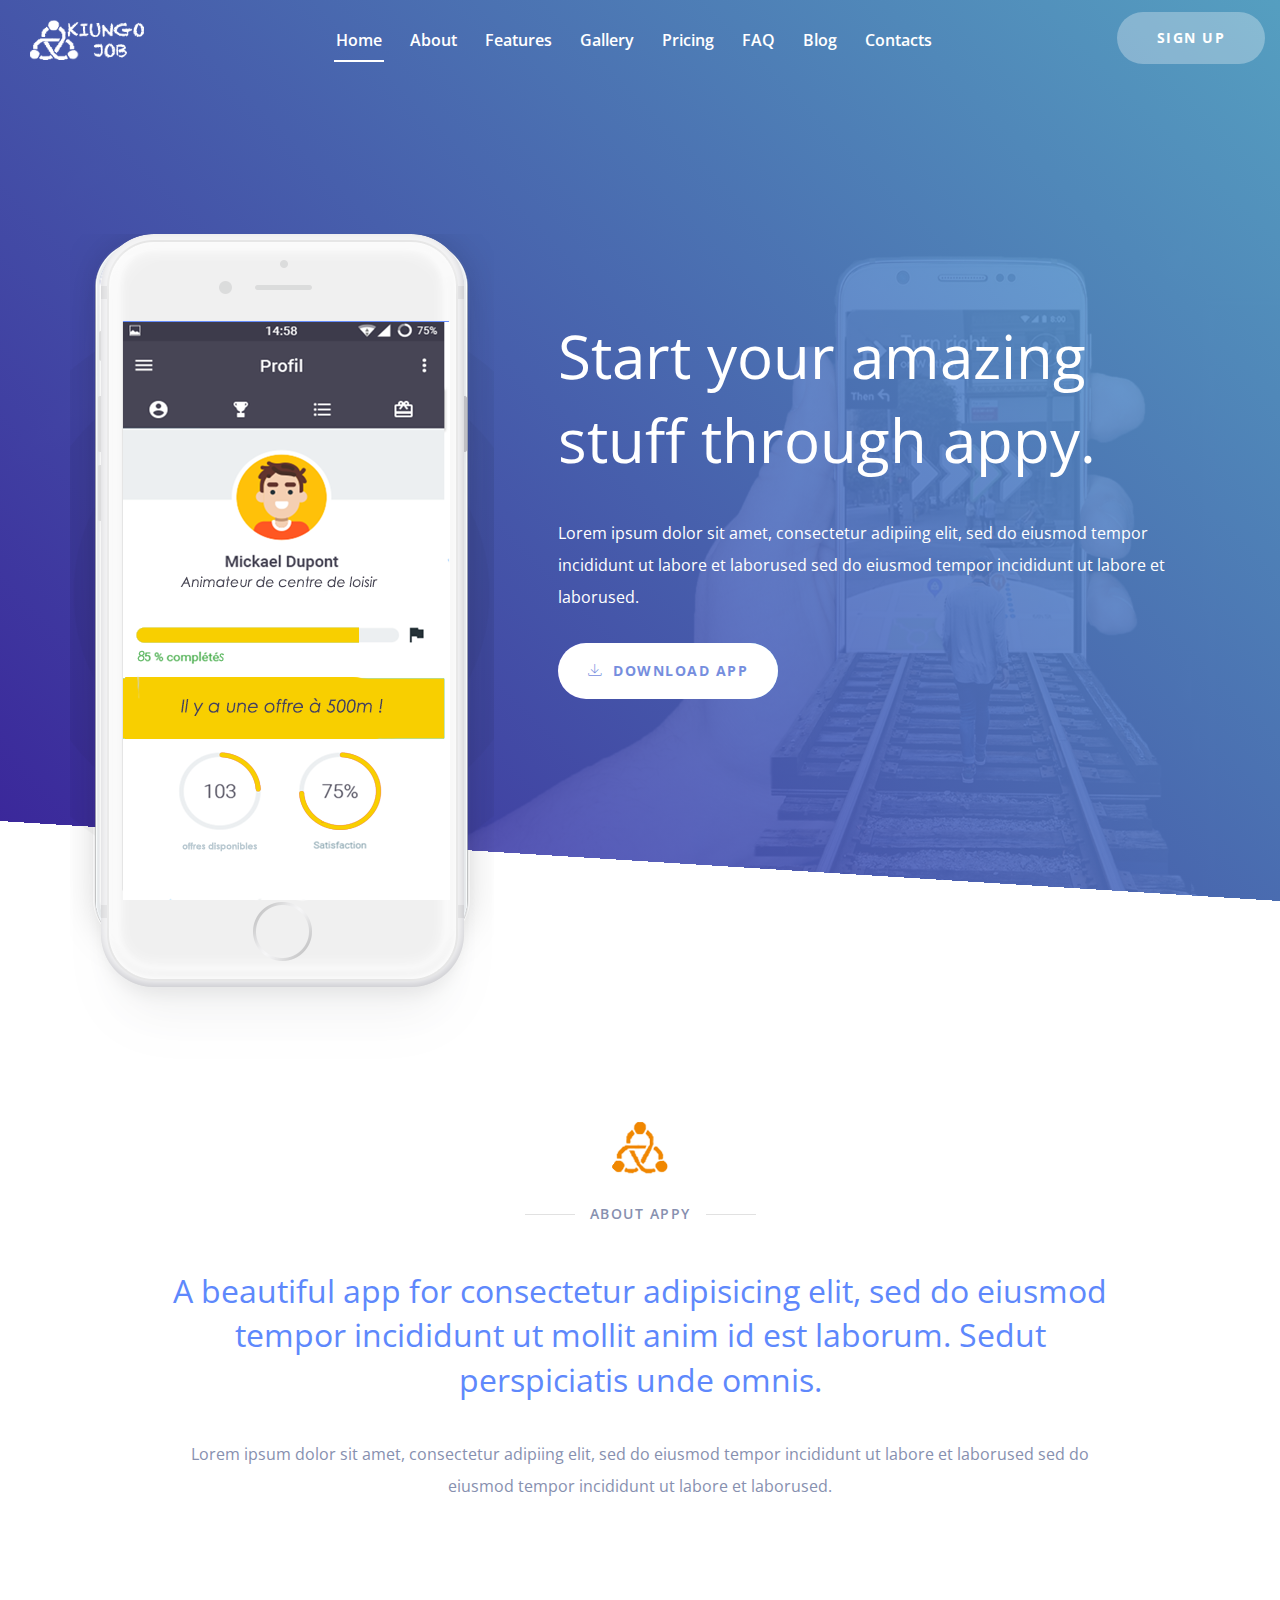
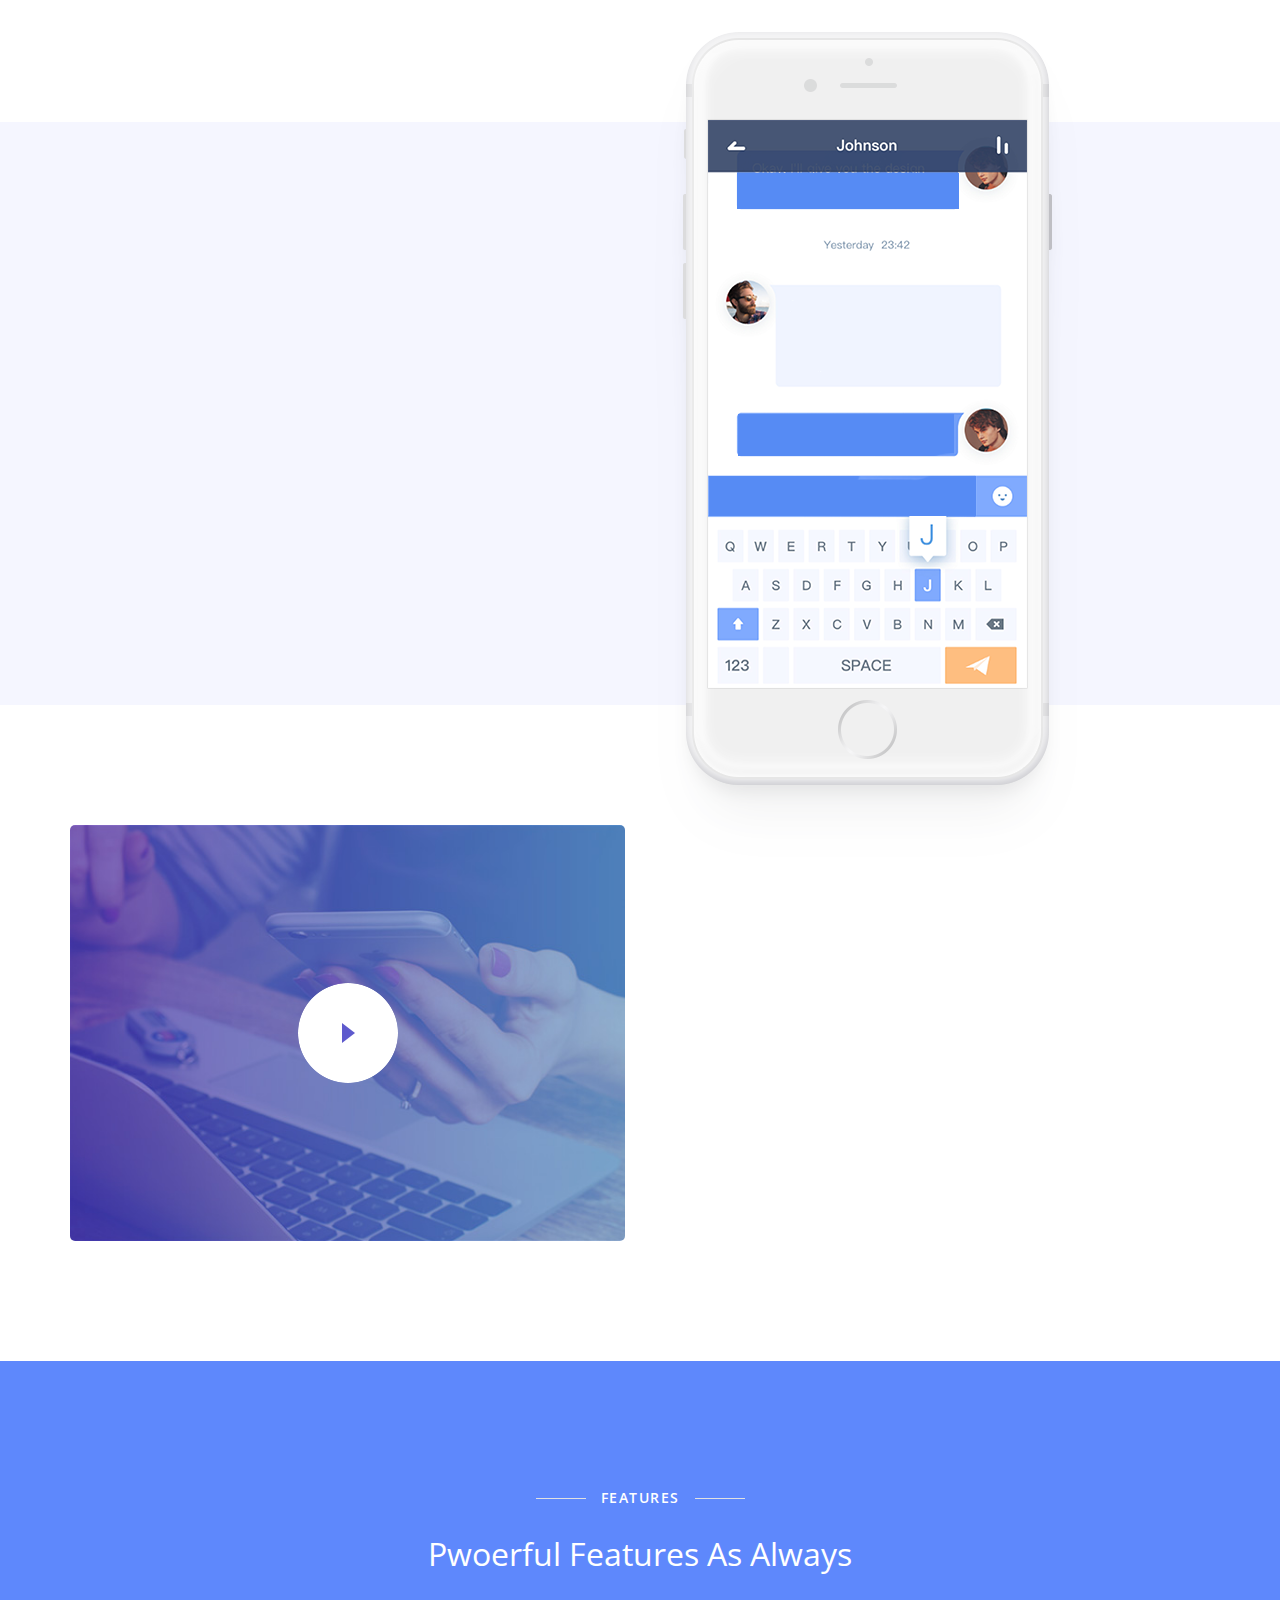
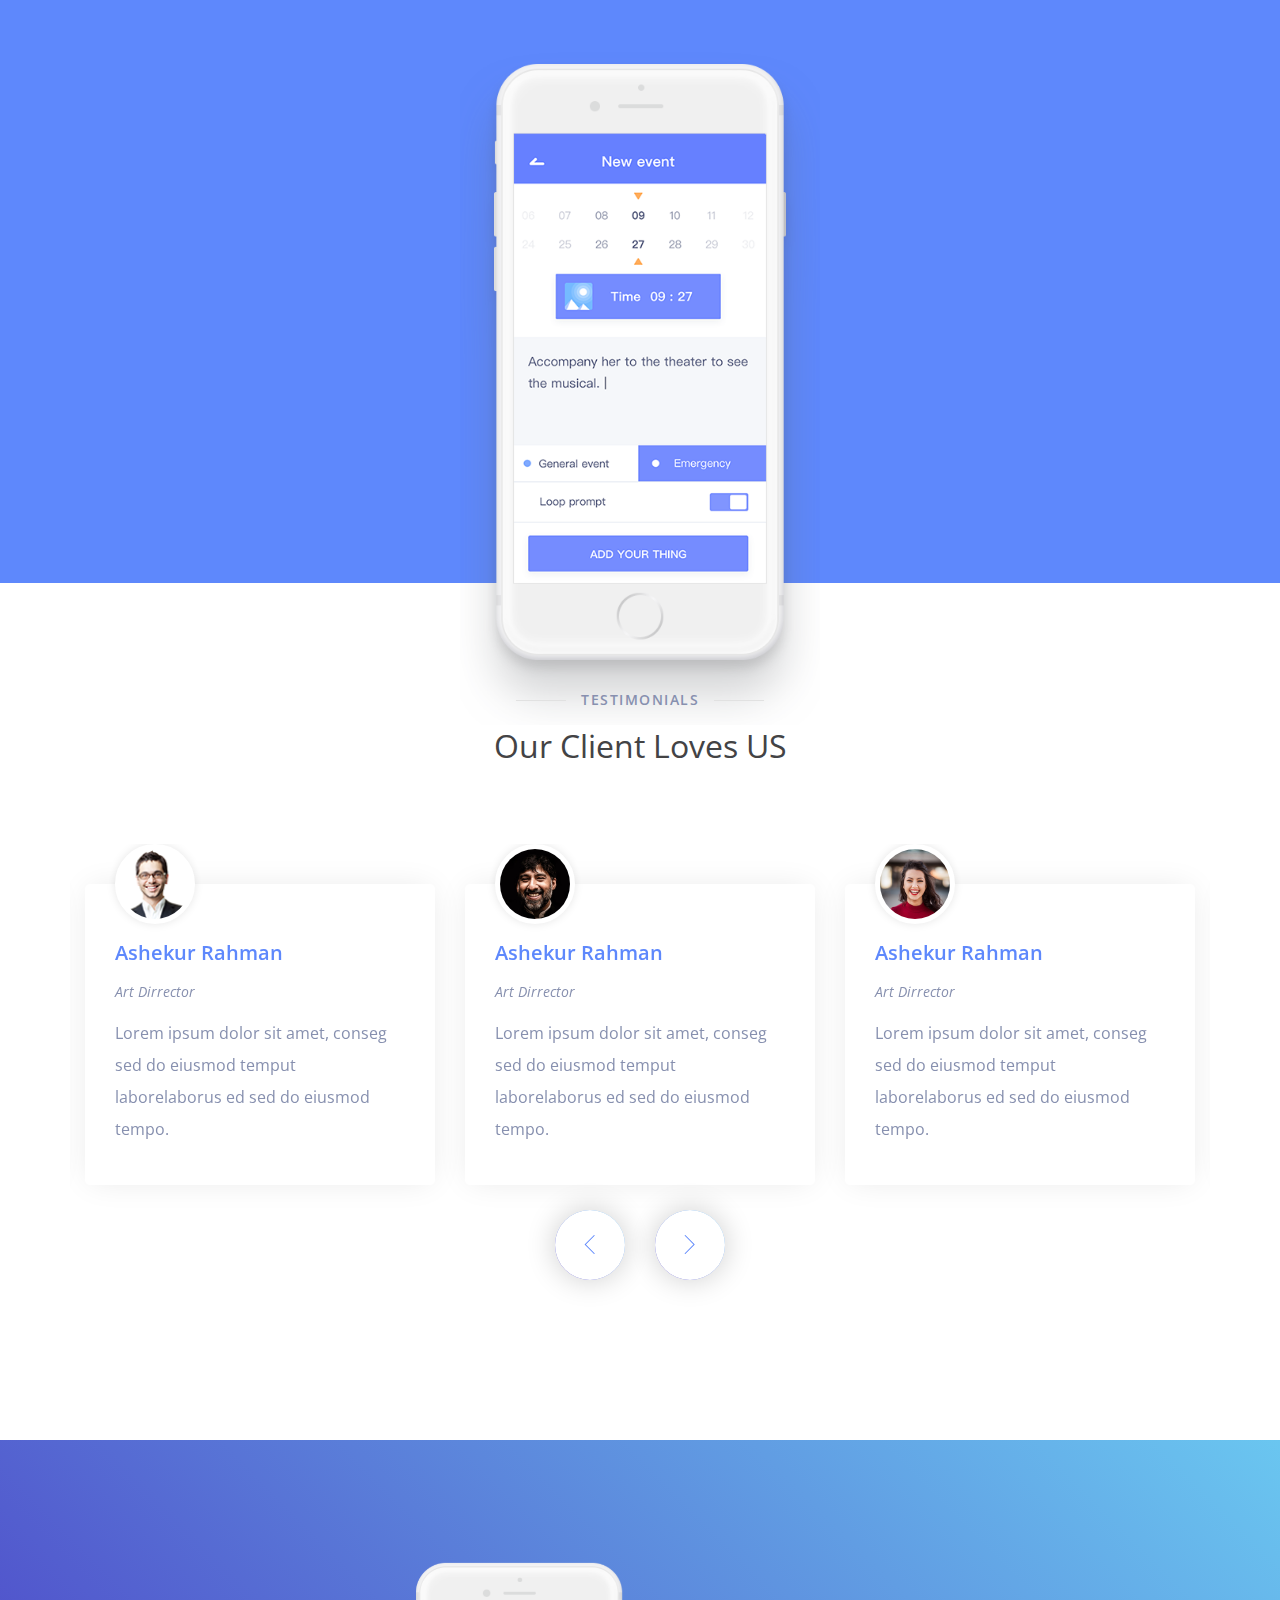
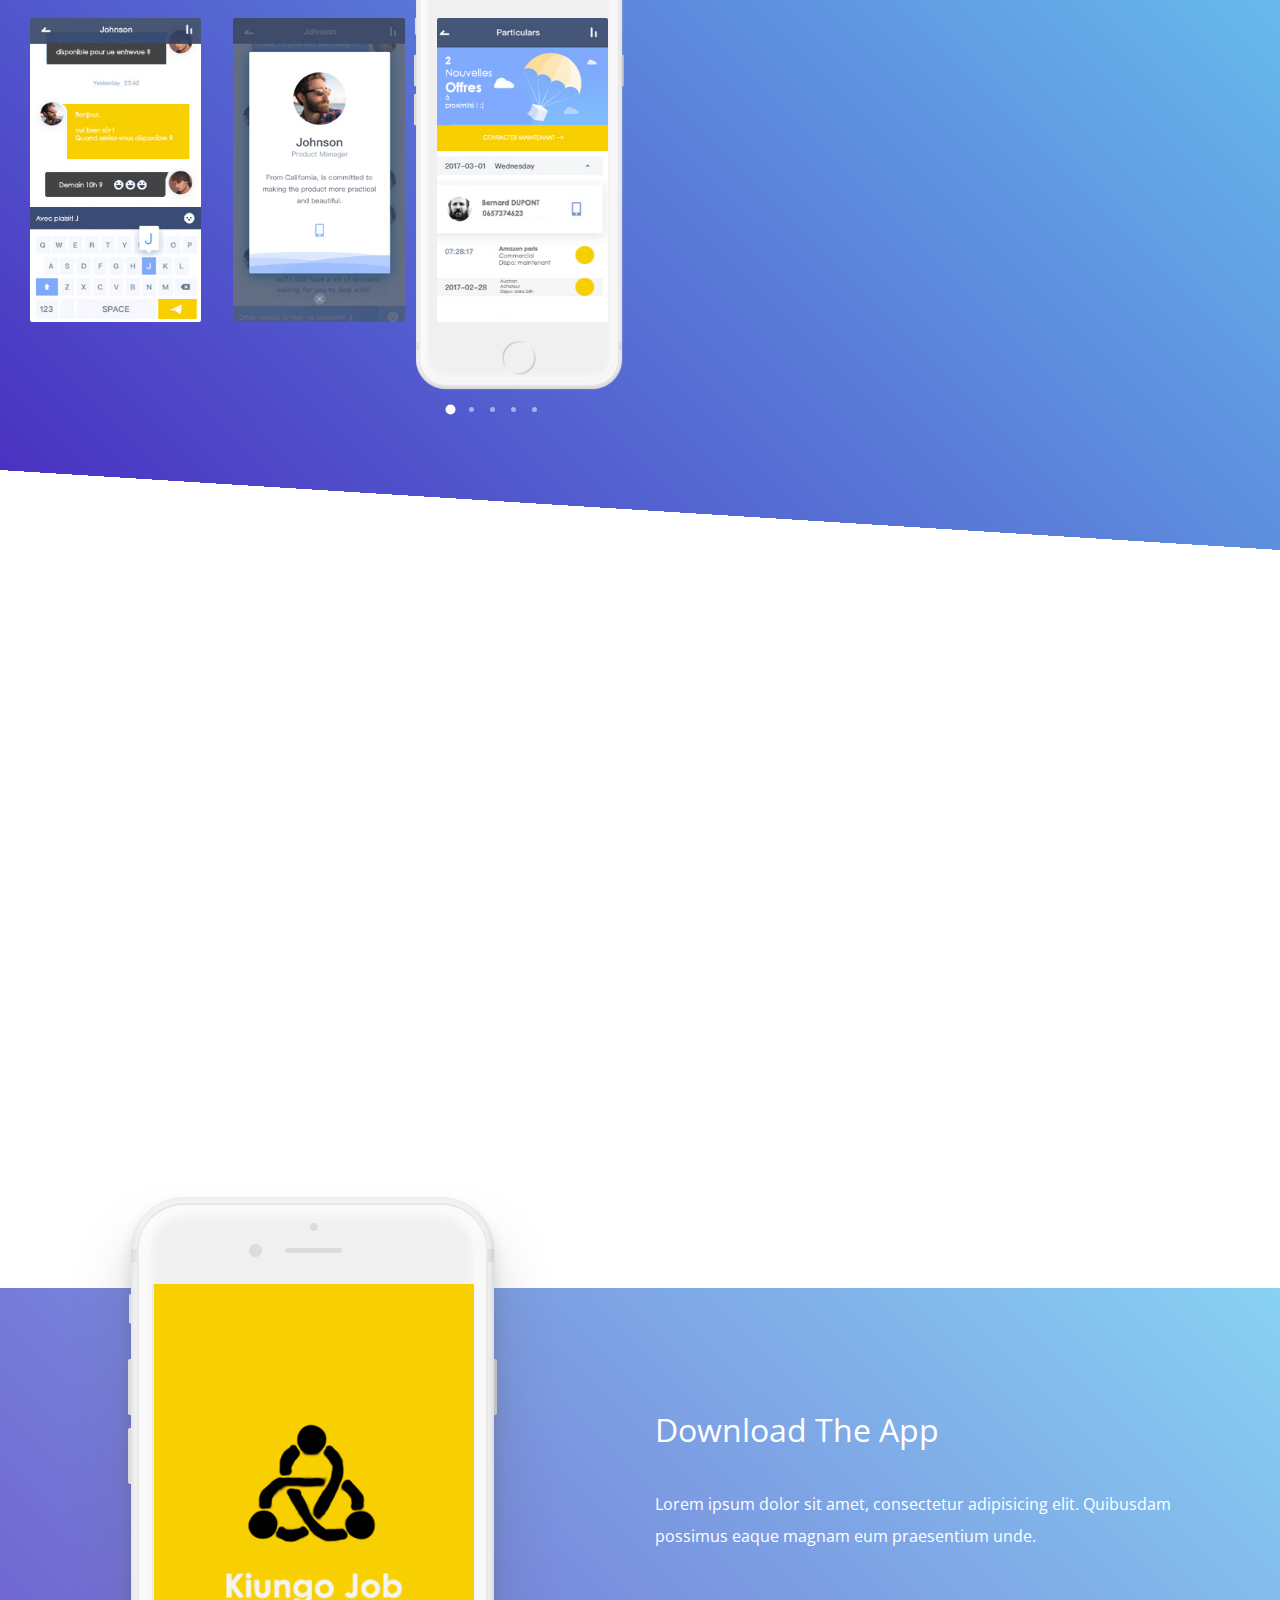
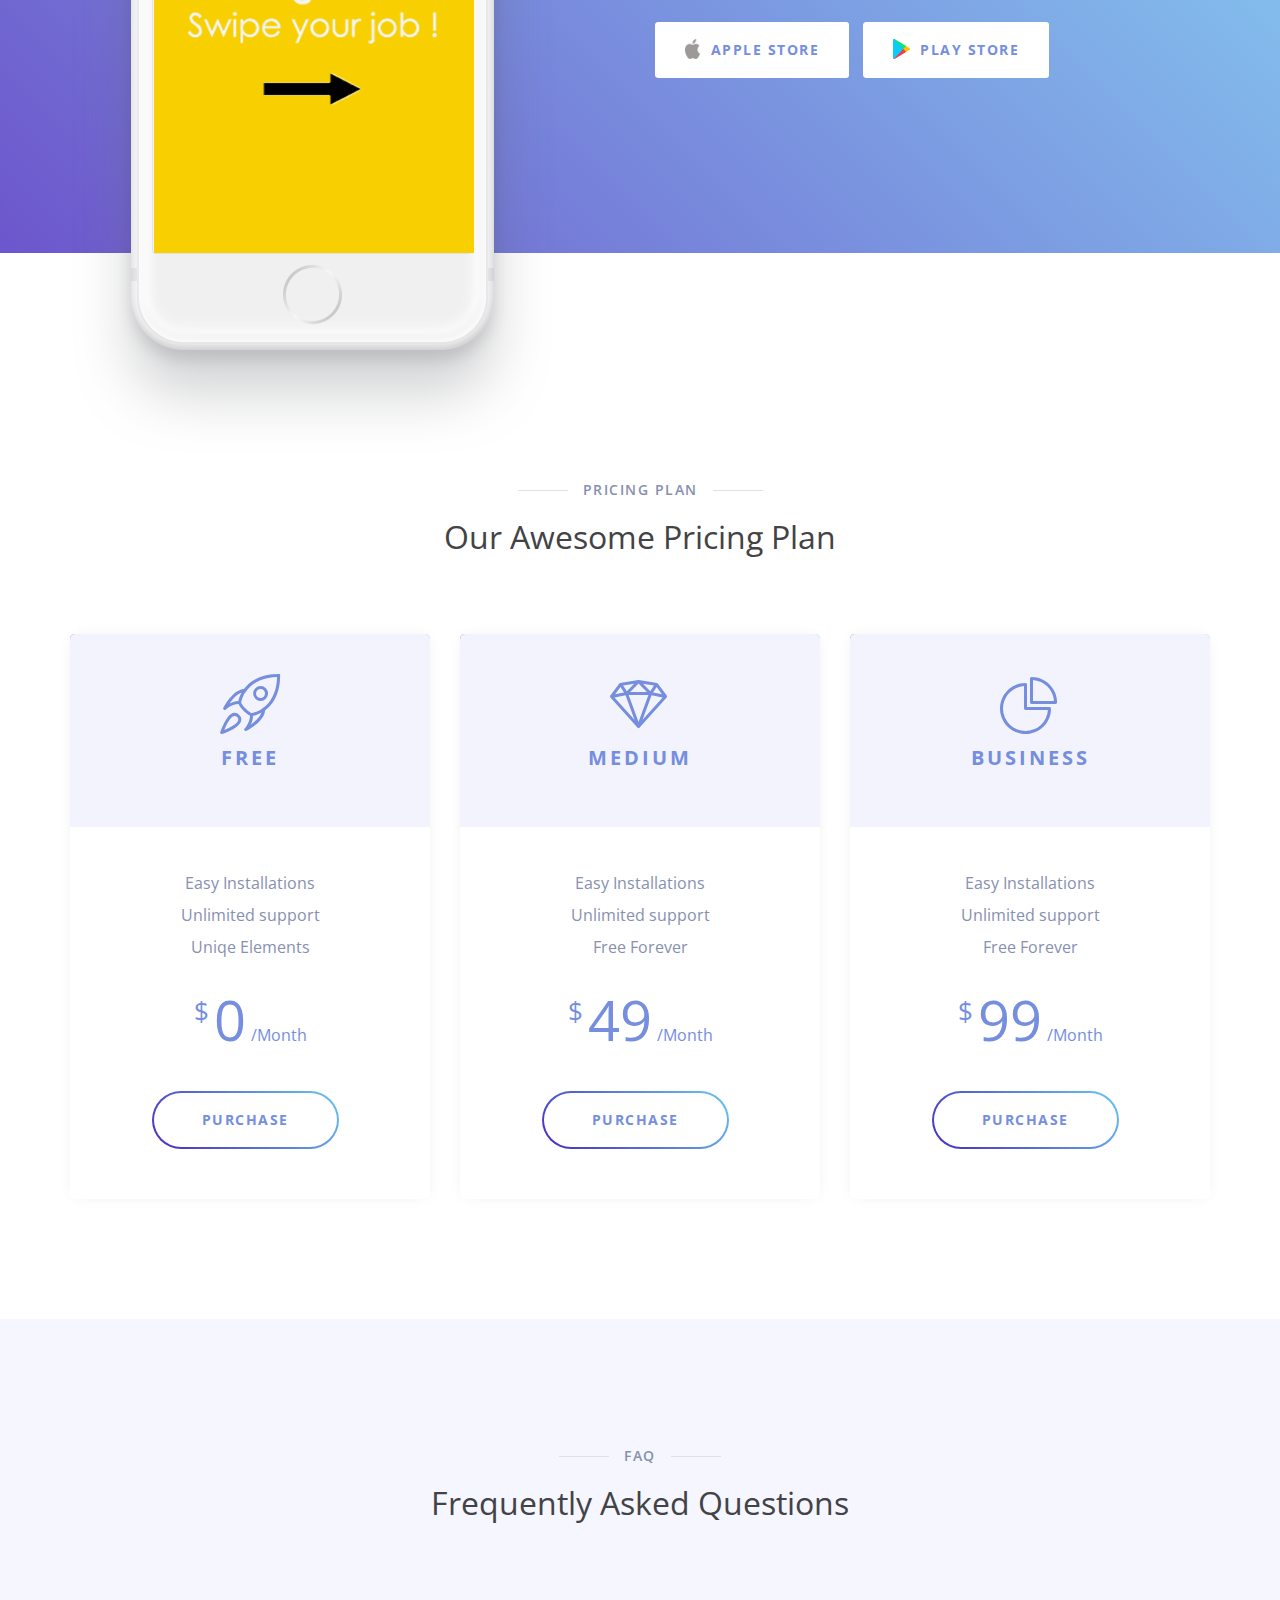
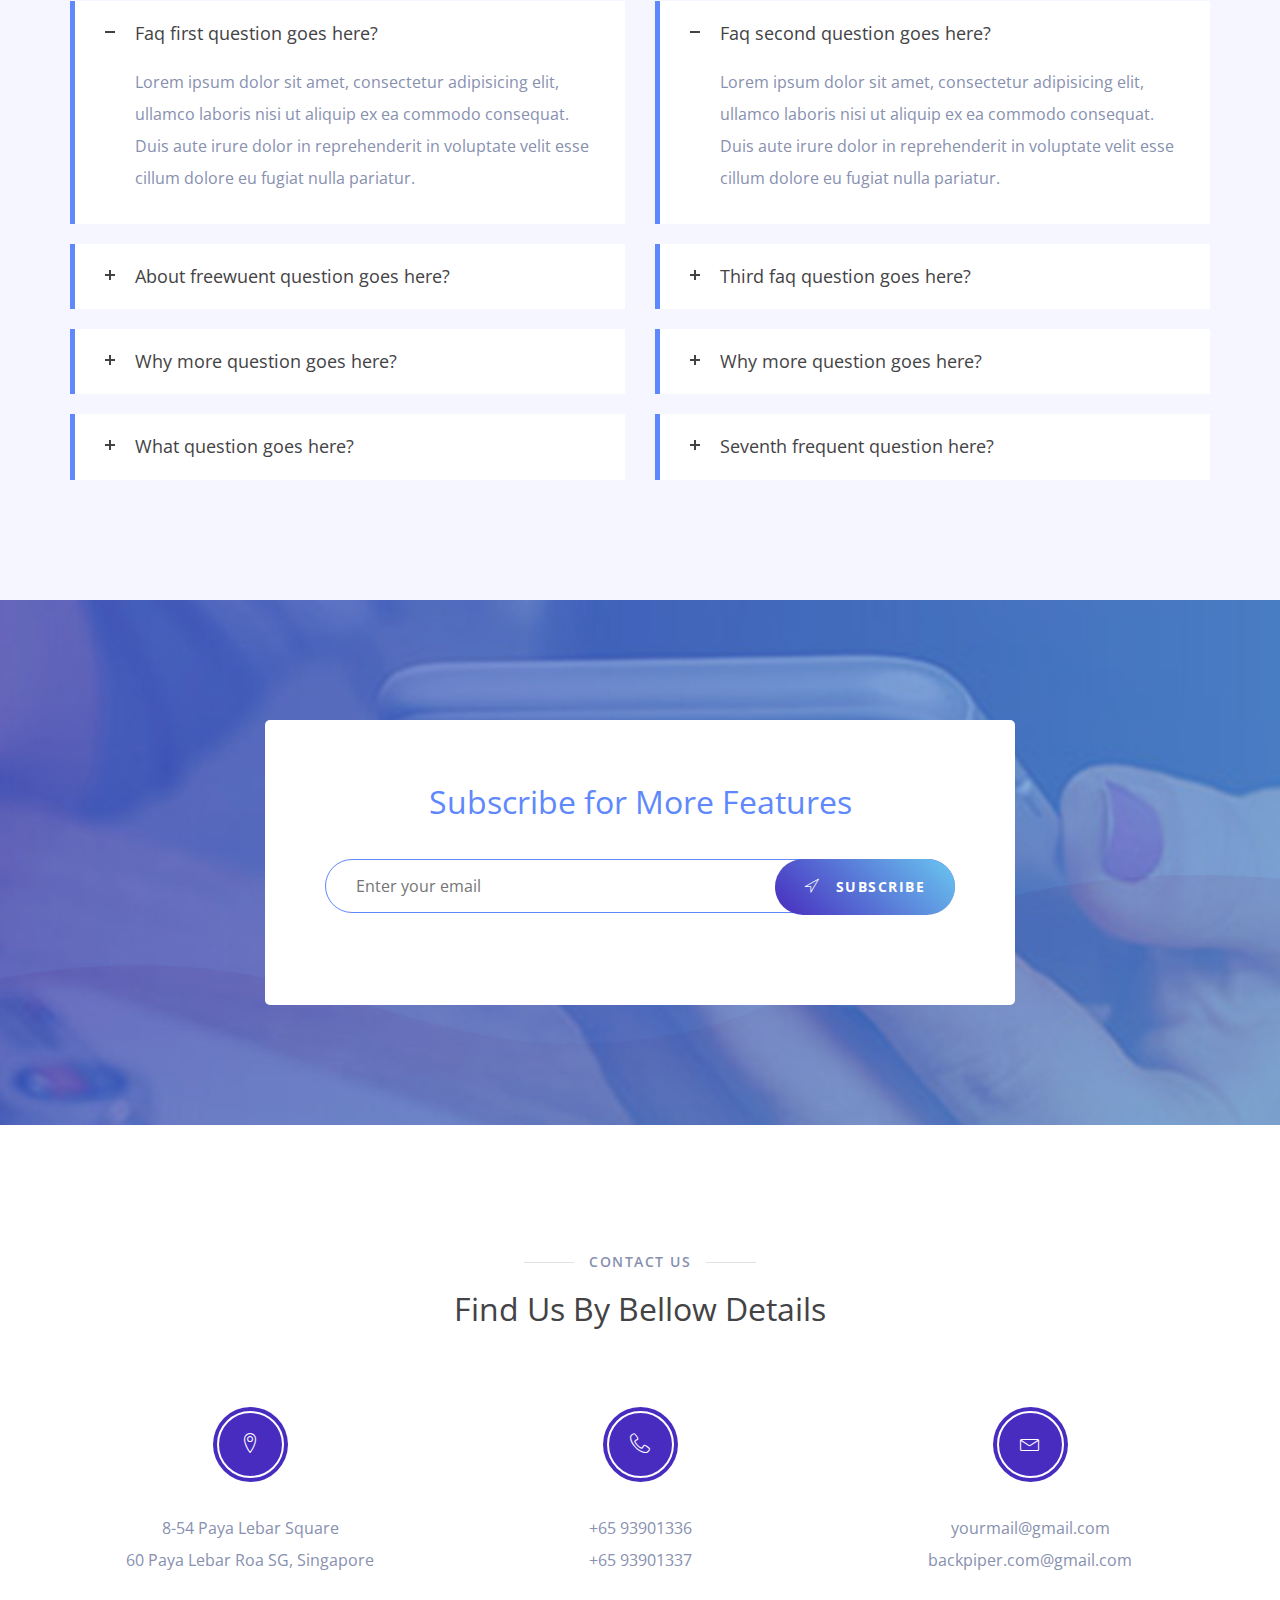
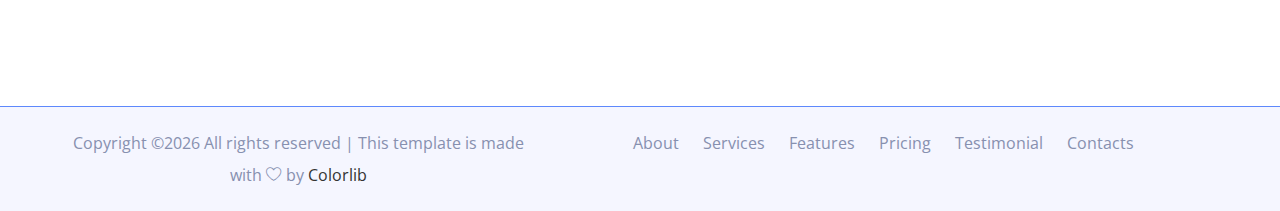
==== commit 9e0cf237: "video" ====
--- a/index2.html
+++ b/index2.html
@@ -139,7 +139,7 @@
                 <div class="col-xs-12 col-md-6">
                     <div class="video-photo">
                         <img src="images/video-image.jpg" alt="">
-                        <a href="https://www.youtube.com/watch?v=ScrDhTsX0EQ" class="popup video-button">
+                        <a href="images/Mon%20film%204.mp4" class="popup video-button">
                             <img src="images/play-button.png" alt="">
                         </a>
                     </div>
